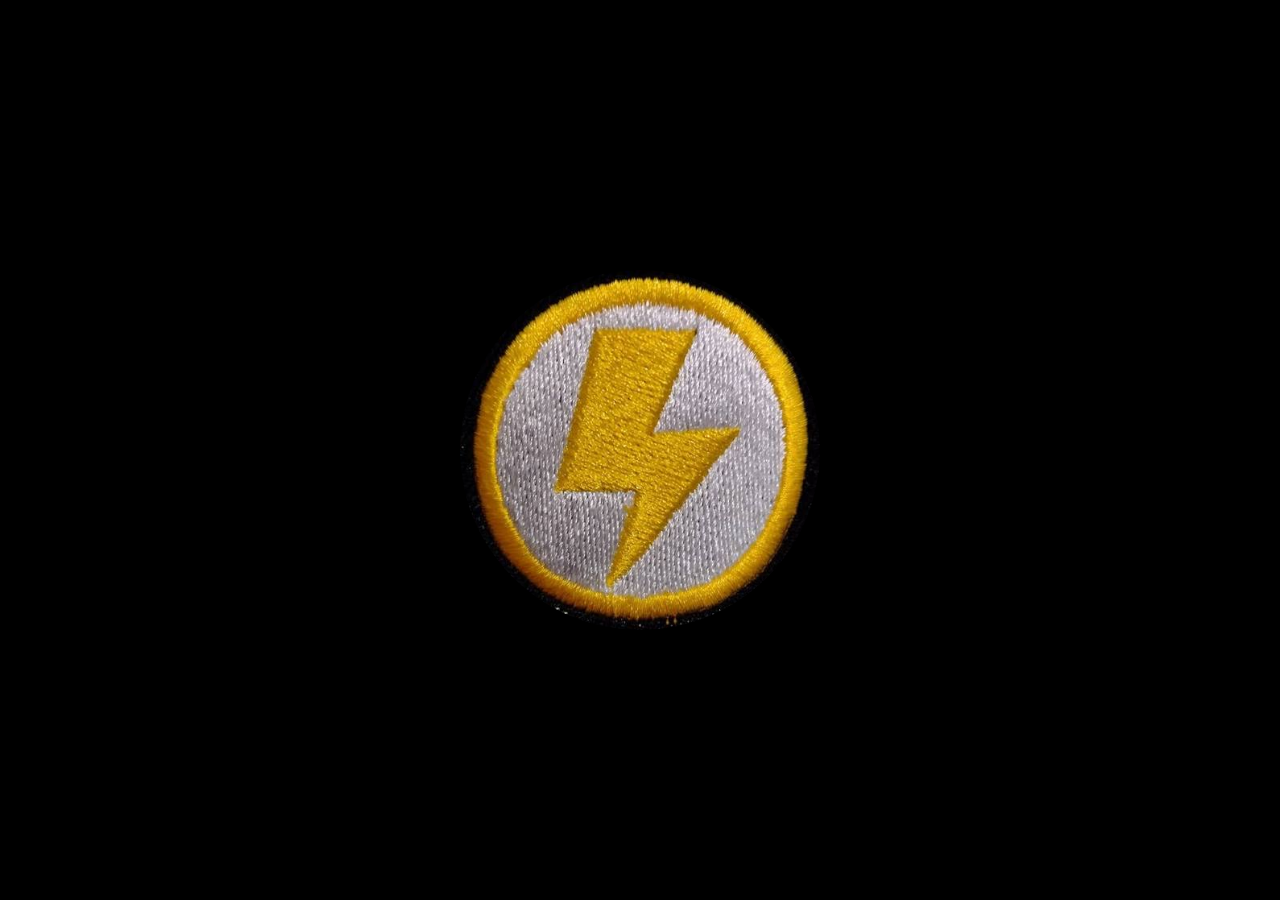
==== index.html @ 8dc9af73 "Site inicial com logo" ====
<!doctype html>
<html lang="pt-BR">
<head>
  <meta charset="utf-8">
  <meta name="viewport" content="width=device-width, initial-scale=1">
  <title>Desejo Terrível</title>
  <meta name="description" content="Desejo Terrível">
  <link rel="icon" href="logo.jpg">
  <style>
    html, body { height: 100%; margin: 0; }
    body { background: #000; display: flex; align-items: center; justify-content: center; }
    img { width: min(60vmin, 360px); aspect-ratio: 1; border-radius: 50%; object-fit: cover; }
  </style>
</head>
<body>
  <img src="logo.jpg" alt="Desejo Terrível">
</body>
</html>
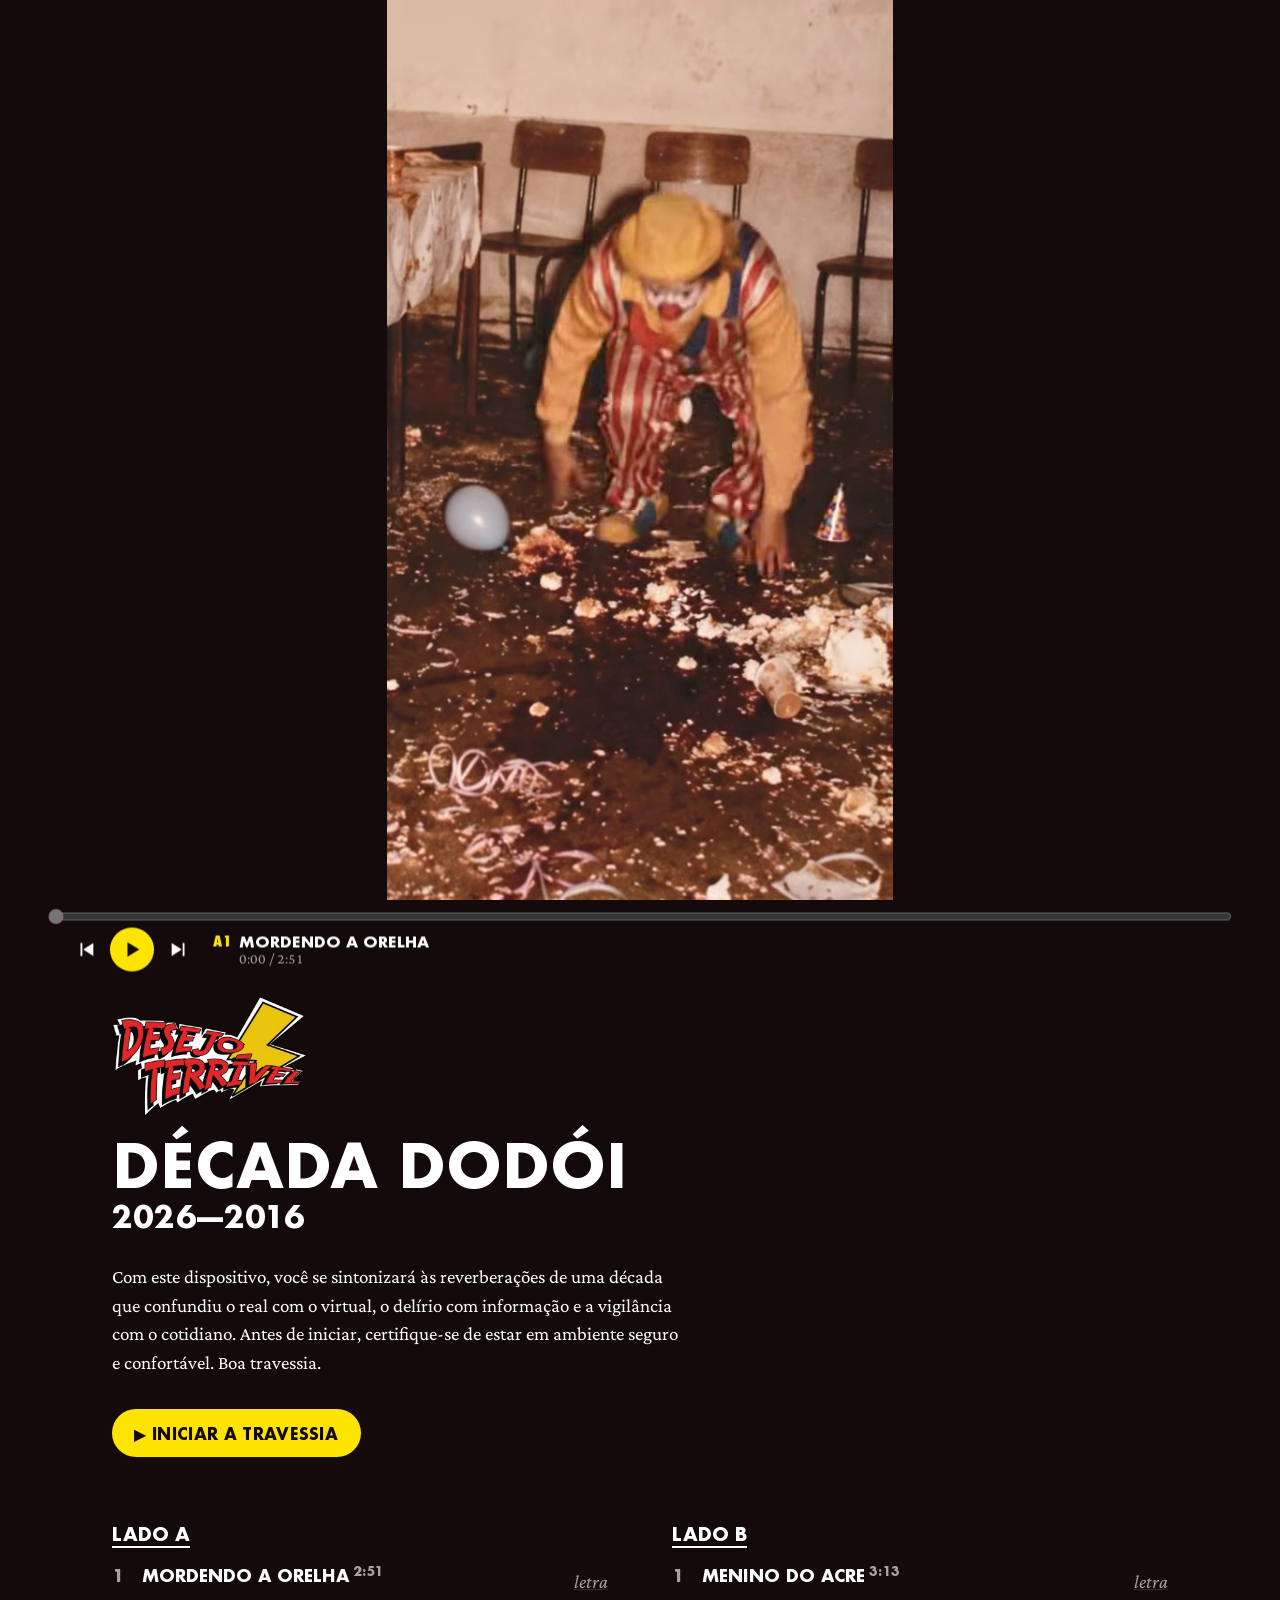
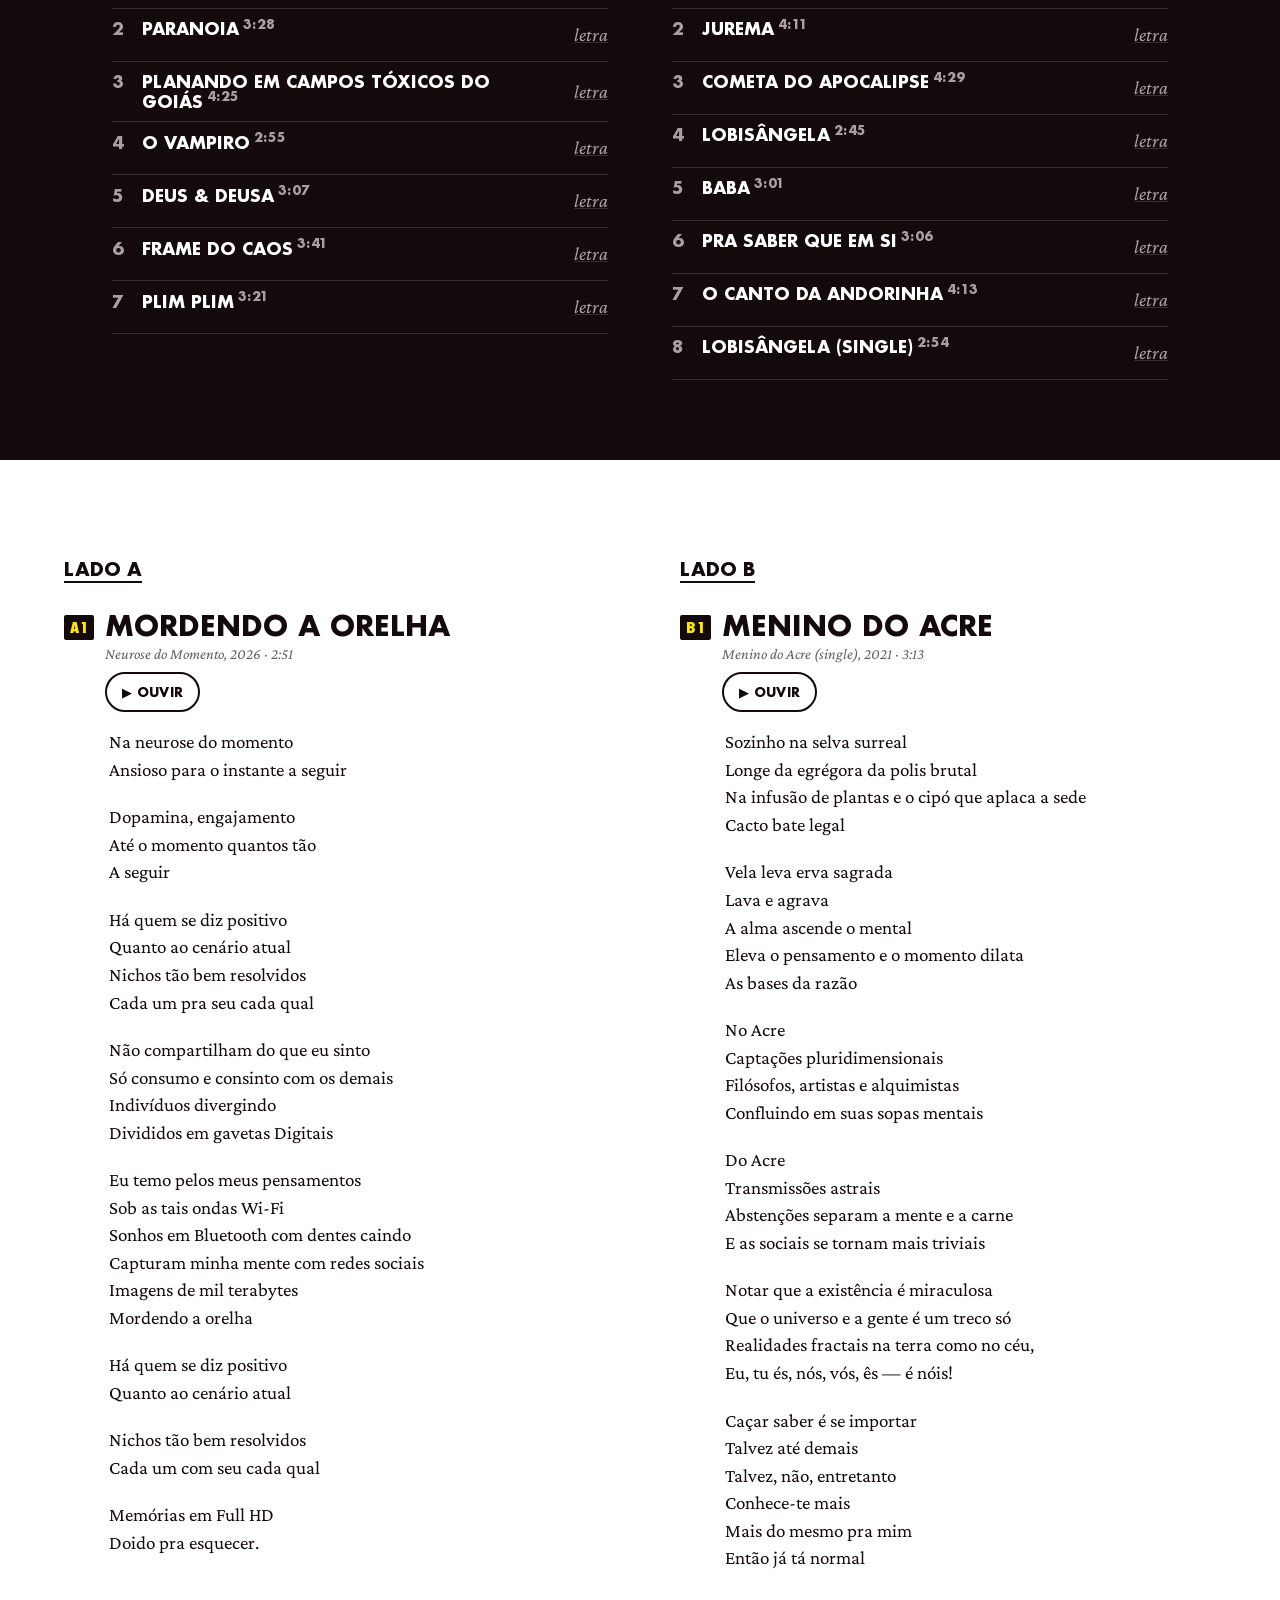
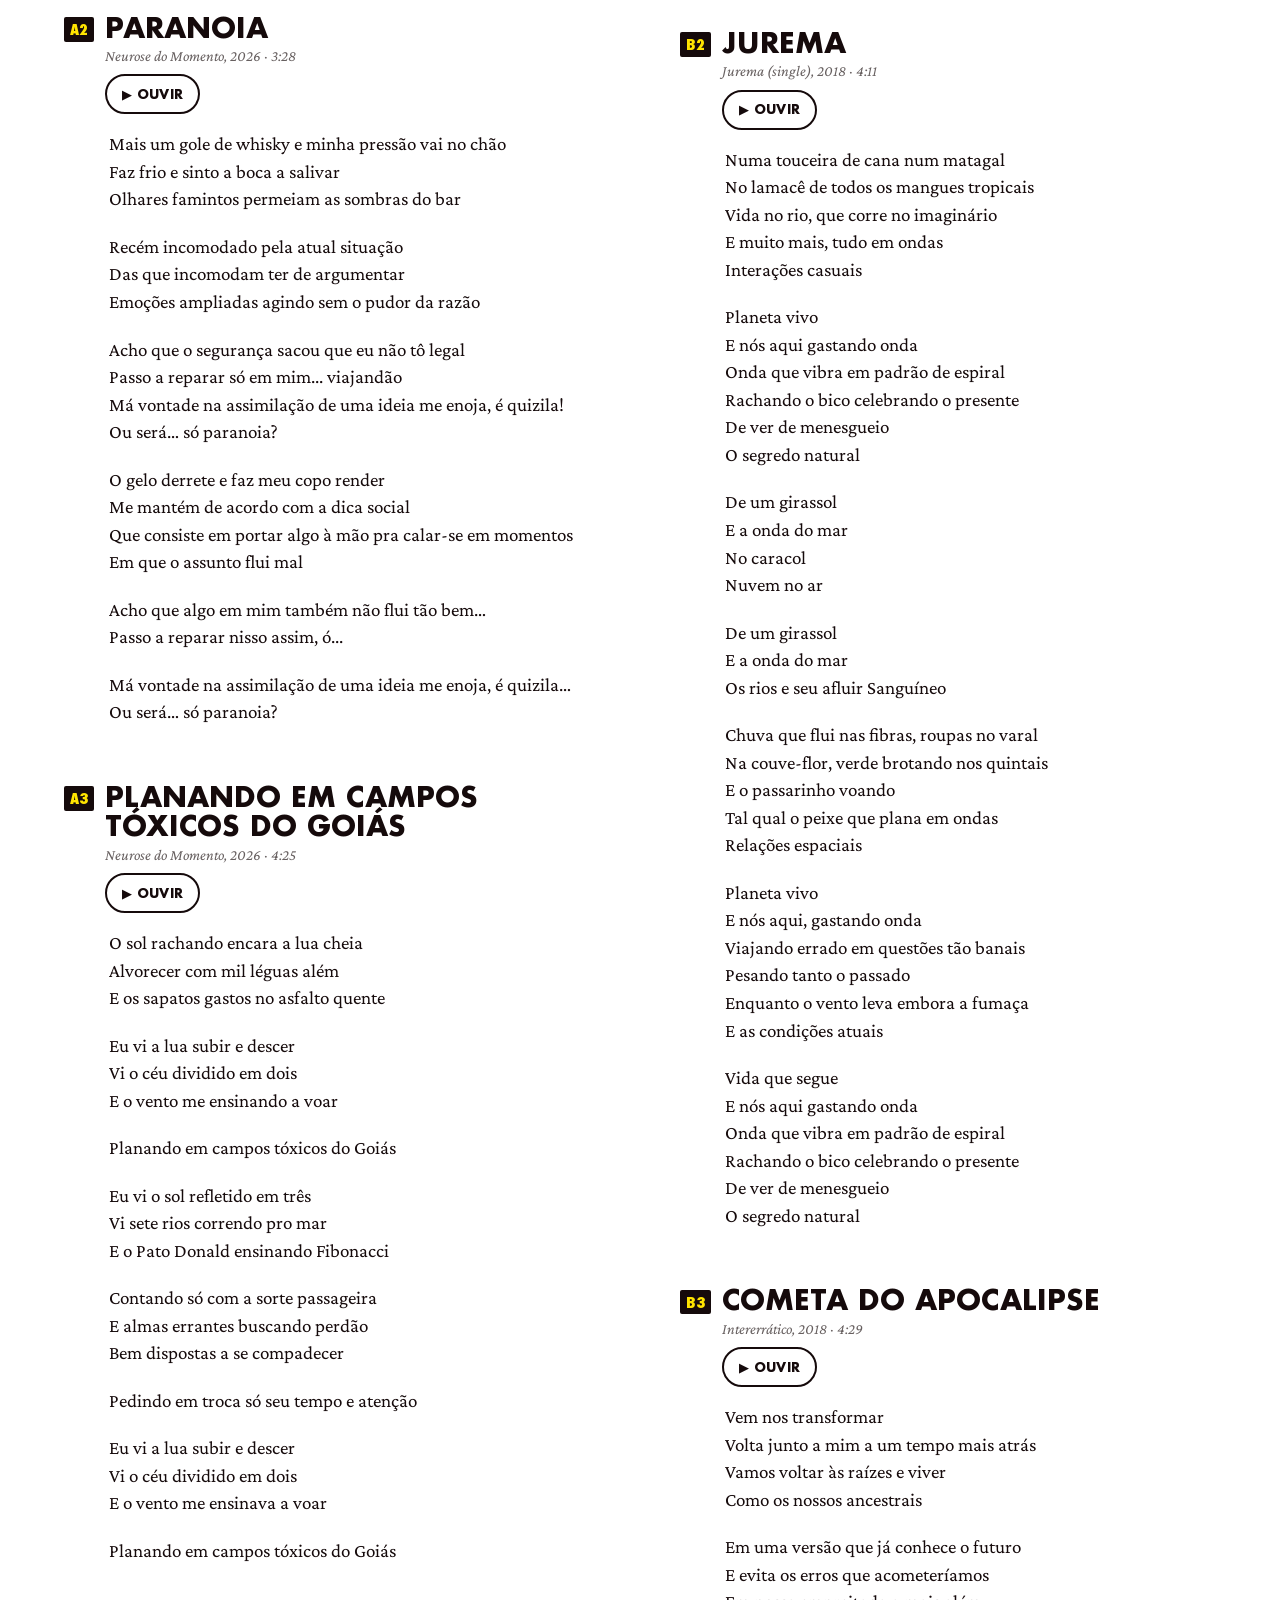
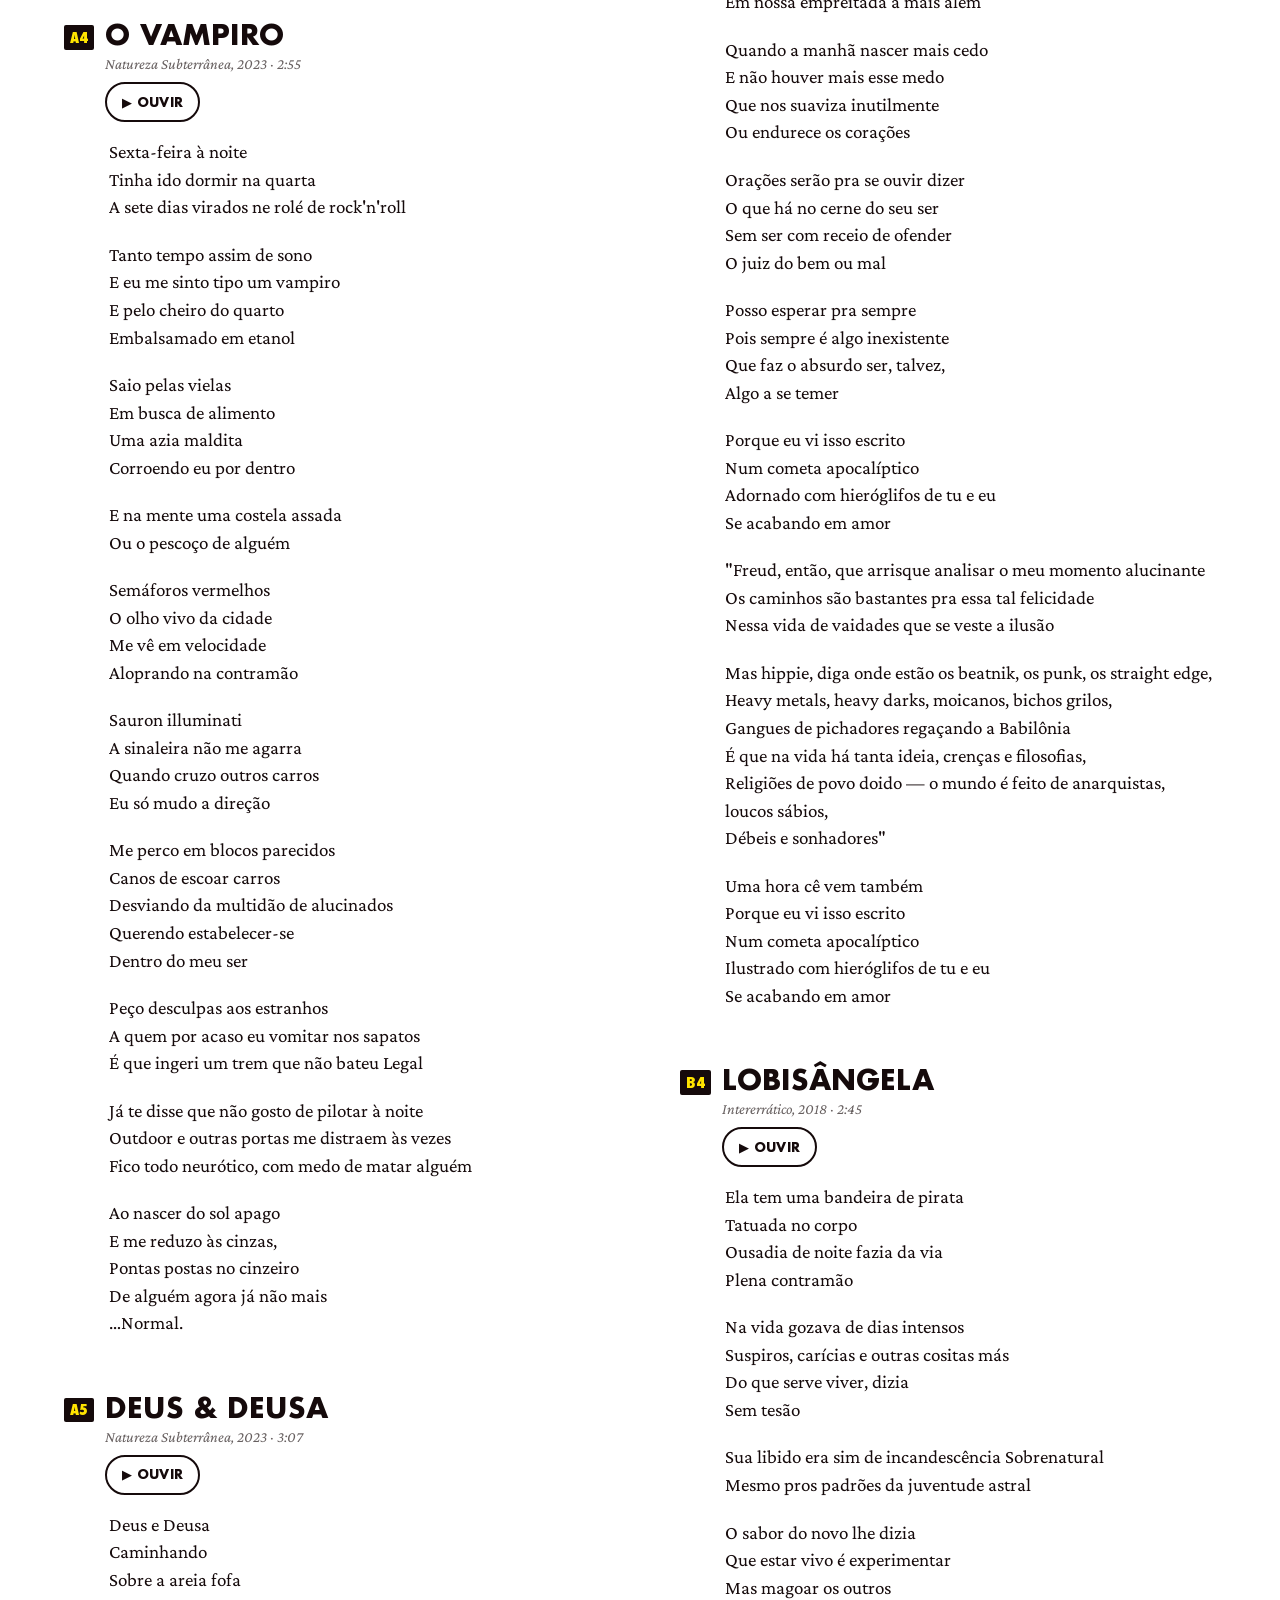
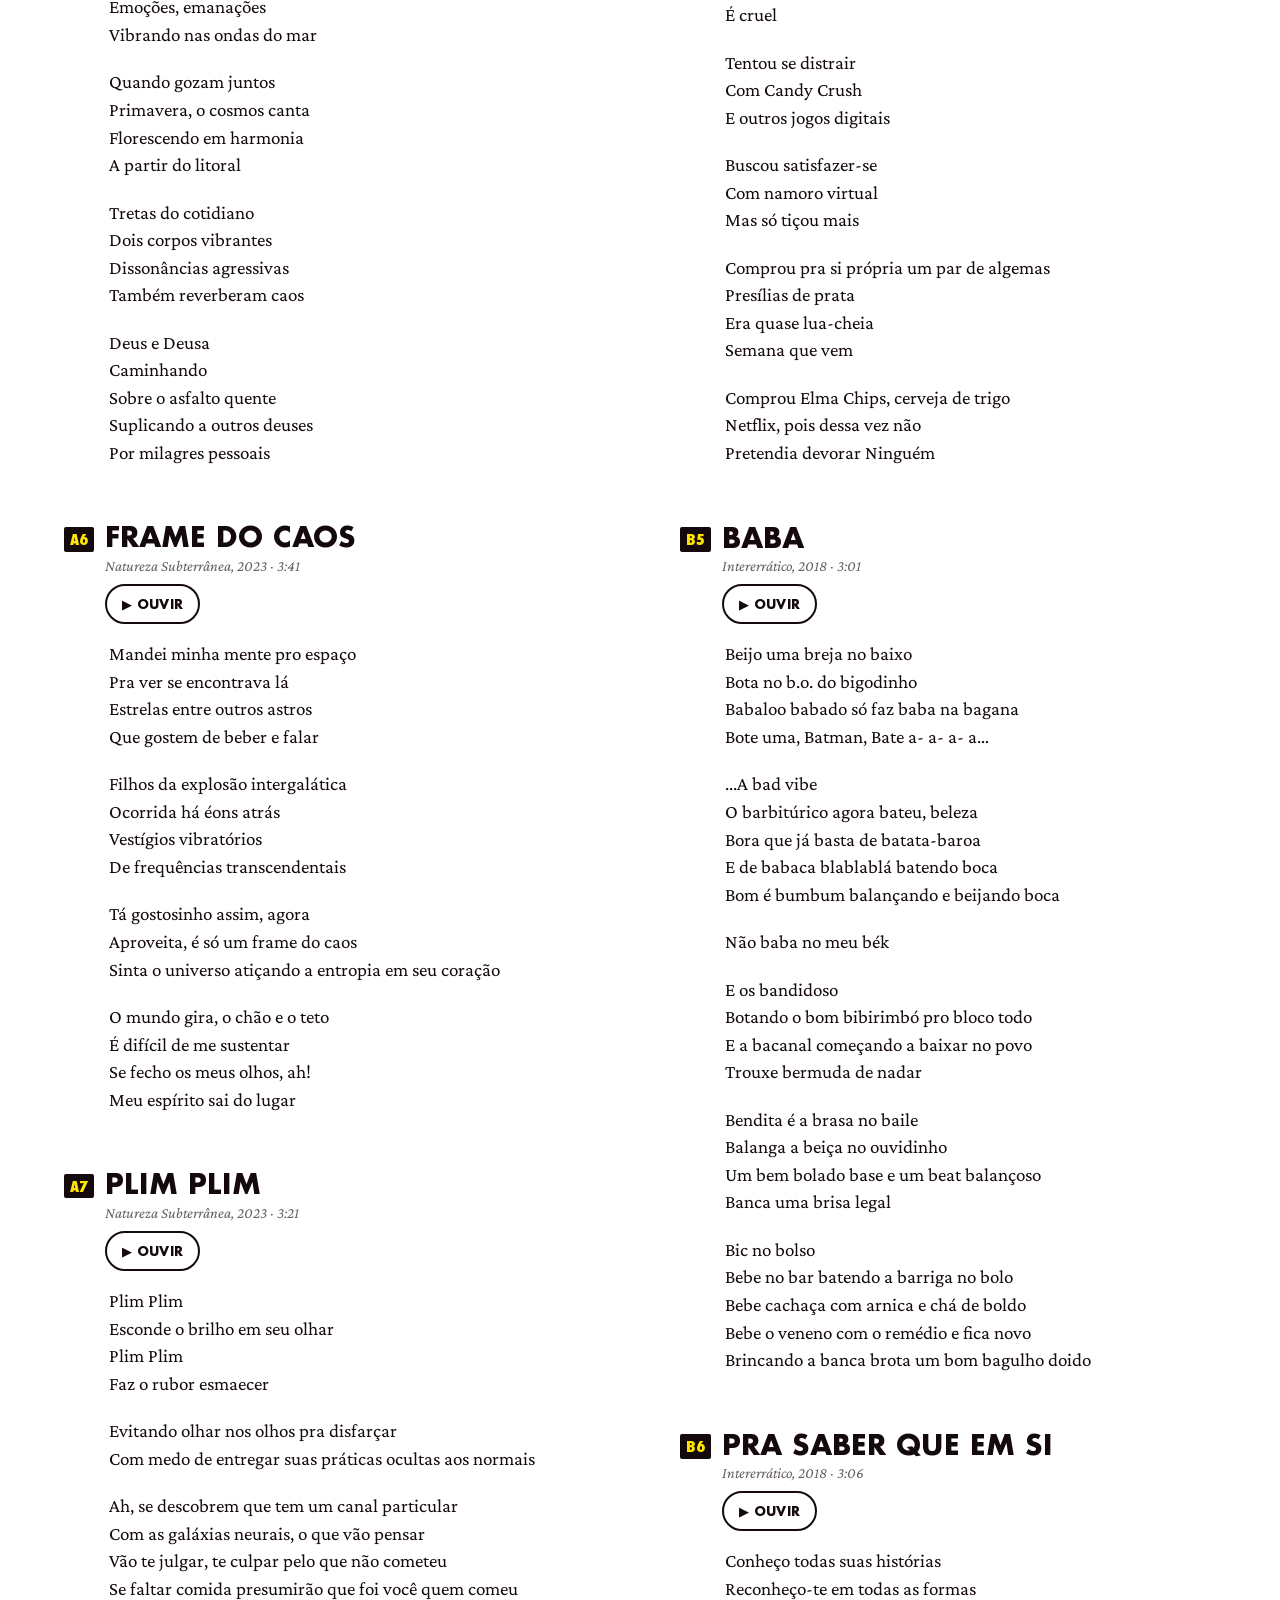
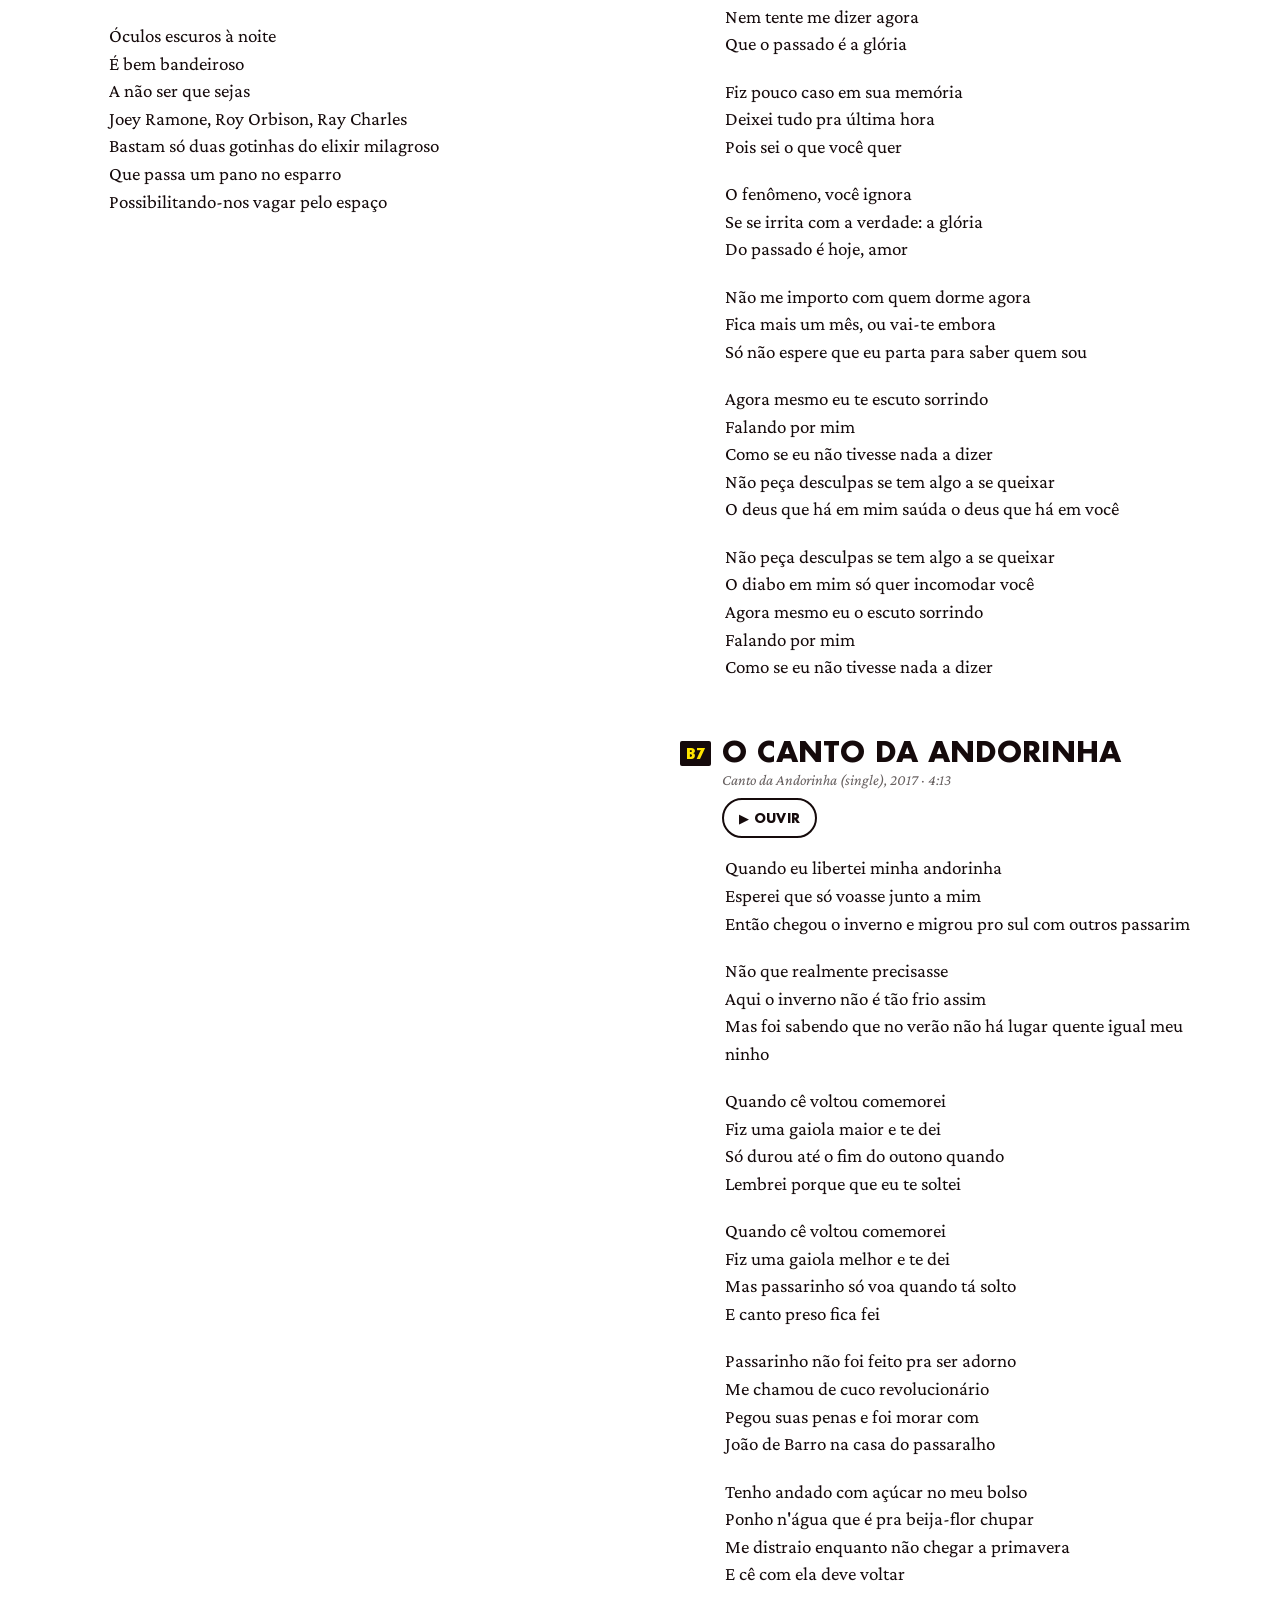
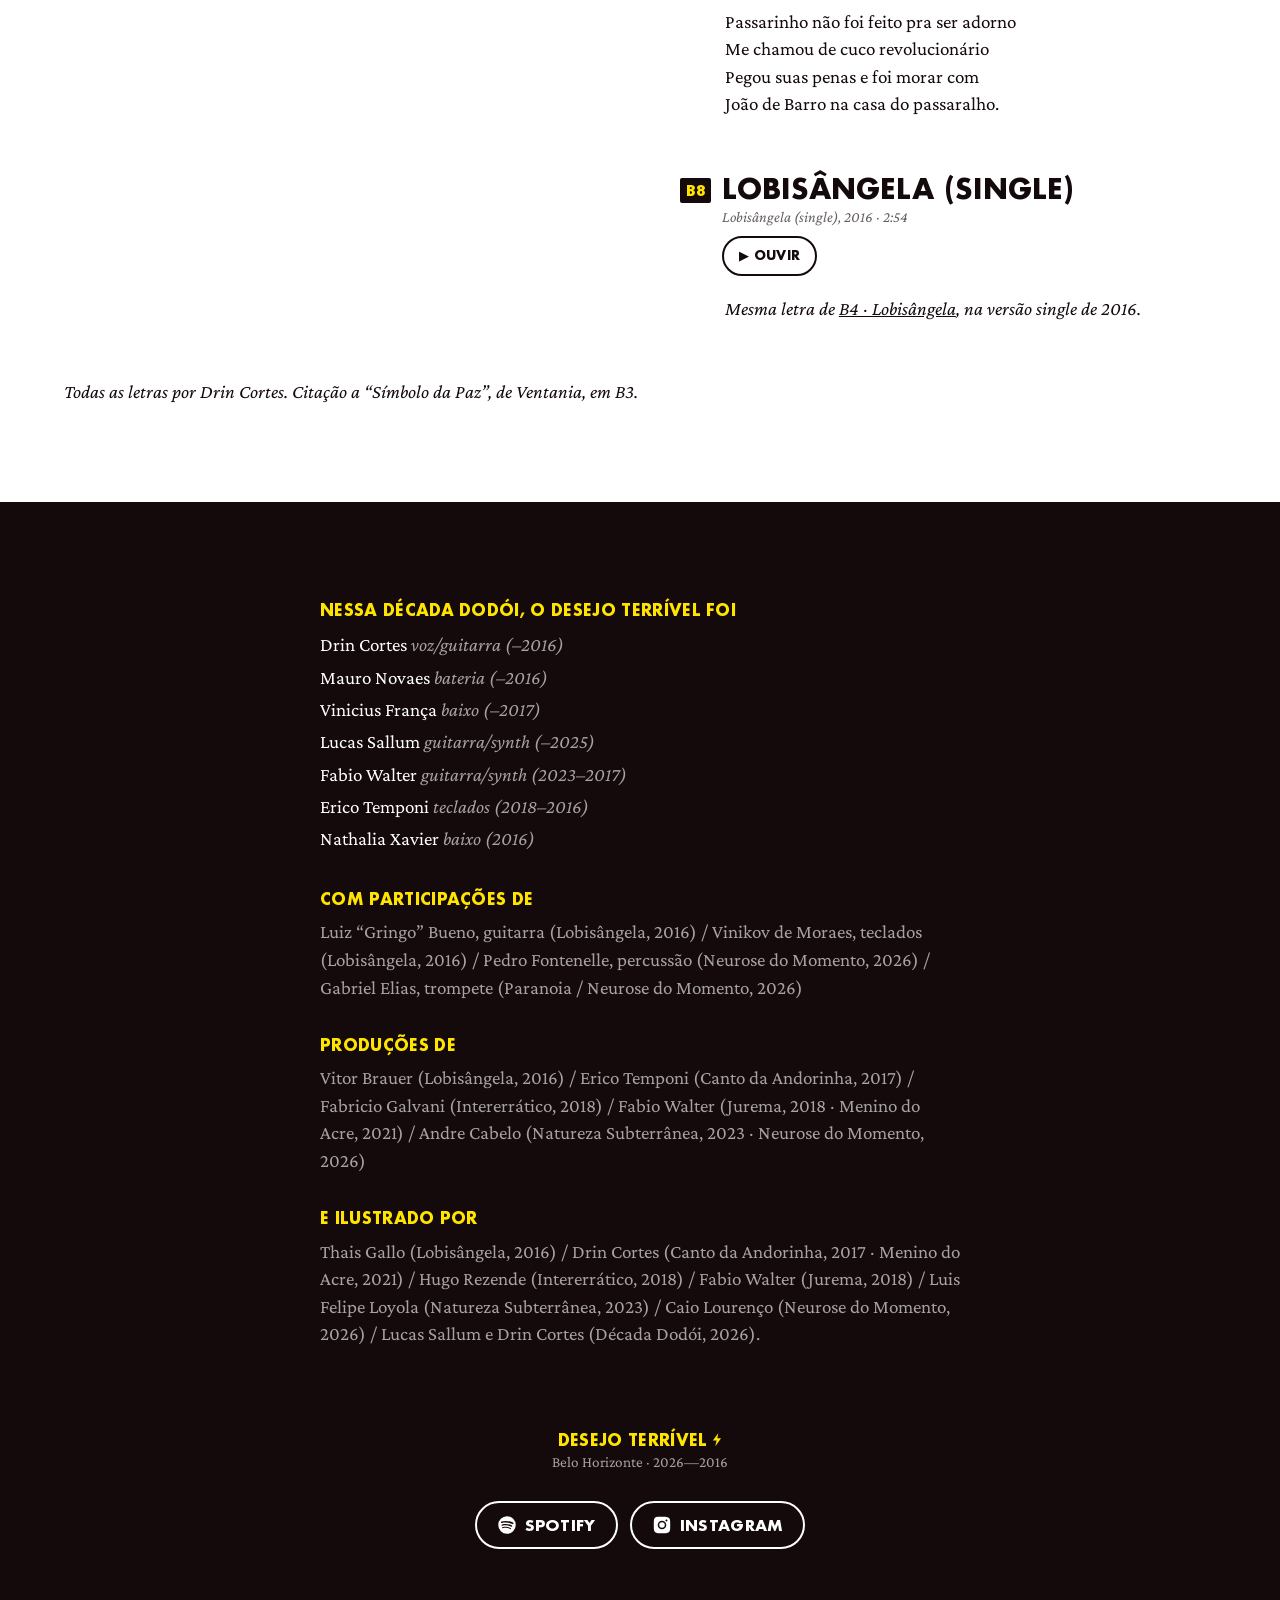
==== commit eb36297b: "Site Década Dodói na raiz do domínio - O site sai de /teste e passa a ser a página principal de   ww" ====
--- a/index.html
+++ b/index.html
@@ -1,18 +1,587 @@
 <!doctype html>
 <html lang="pt-BR">
 <head>
-  <meta charset="utf-8">
-  <meta name="viewport" content="width=device-width, initial-scale=1">
-  <title>Desejo Terrível</title>
-  <meta name="description" content="Desejo Terrível">
-  <link rel="icon" href="logo.jpg">
-  <style>
-    html, body { height: 100%; margin: 0; }
-    body { background: #000; display: flex; align-items: center; justify-content: center; }
-    img { width: min(60vmin, 360px); aspect-ratio: 1; border-radius: 50%; object-fit: cover; }
-  </style>
+<meta charset="utf-8">
+<meta name="viewport" content="width=device-width, initial-scale=1, viewport-fit=cover">
+<title>Desejo Terrível — Década Dodói (2026—2016)</title>
+<meta name="description" content="Desejo Terrível, banda de Belo Horizonte. Década Dodói (2026—2016): a fita de 10 anos, com todas as músicas e letras.">
+<meta name="theme-color" content="#150A0B">
+<link rel="canonical" href="https://www.desejoterrivel.com.br/">
+<meta property="og:type" content="music.album">
+<meta property="og:locale" content="pt_BR">
+<meta property="og:site_name" content="Desejo Terrível">
+<meta property="og:title" content="Desejo Terrível — Década Dodói (2026—2016)">
+<meta property="og:description" content="Com este dispositivo, você se sintonizará às reverberações de uma década. Boa travessia.">
+<meta property="og:url" content="https://www.desejoterrivel.com.br/">
+<meta property="og:image" content="https://www.desejoterrivel.com.br/img/og.jpg">
+<meta property="og:image:width" content="1200">
+<meta property="og:image:height" content="630">
+<meta name="twitter:card" content="summary_large_image">
+<link rel="icon" href="img/raio.svg" type="image/svg+xml">
+<link rel="apple-touch-icon" href="img/apple-touch-icon.png">
+<link rel="preload" href="fonts/futura-bold.woff2" as="font" type="font/woff2" crossorigin>
+<link rel="preload" href="img/capa-800.avif" as="image" type="image/avif"
+      imagesrcset="img/capa-800.avif 800w, img/capa-1600.avif 1600w" imagesizes="97svh">
+<link rel="stylesheet" href="css/style.css?v=14">
 </head>
 <body>
-  <img src="logo.jpg" alt="Desejo Terrível">
+
+<a class="pular-conteudo" href="#player">Pular para o player</a>
+
+<!-- ============ 1. CAPA / INTRO ============ -->
+<section id="intro" class="intro" aria-label="Capa da fita Década Dodói">
+  <div class="capa" id="capa">
+    <picture class="capa__foto">
+      <source type="image/avif" srcset="img/capa-800.avif 800w, img/capa-1600.avif 1600w" sizes="97svh">
+      <source type="image/webp" srcset="img/capa-800.webp 800w, img/capa-1600.webp 1600w" sizes="97svh">
+      <img src="img/capa-800.jpg" srcset="img/capa-800.jpg 800w, img/capa-1600.jpg 1600w" sizes="97svh"
+           width="1931" height="2000" fetchpriority="high"
+           alt="Um palhaço caído no chão de um salão de festa destruído: bolo espalhado, balões, serpentina e cadeiras vazias.">
+    </picture>
+    <!--
+      VÍDEO DA INTRO (ver VIDEO.md). Caminhos sem extensão: o JS escolhe .webm ou .mp4.
+      data-src-retrato (9:16) toca em telas em pé; data-src-paisagem (16:9) em
+      telas largas. Vazio = fica só a foto.
+    -->
+    <video class="capa__video" id="intro-video" muted playsinline preload="none"
+           poster="img/intro-poster.jpg" aria-hidden="true" hidden
+           data-src-retrato="video/intro-retrato" data-src-paisagem=""></video>
+  </div>
+  <h1 class="so-leitor">Desejo Terrível — Década Dodói (2026—2016)</h1>
+</section>
+
+<main>
+<!-- ============ 2. PLAYER (verso do encarte) ============ -->
+<section id="player" class="verso" aria-labelledby="titulo-album">
+  <header class="verso__cab">
+    <img class="verso__logo" src="img/logo-640.webp" srcset="img/logo-320.webp 320w, img/logo-640.webp 640w" sizes="(min-width: 36rem) 196px, 34vw" width="640" height="394" alt="Desejo Terrível">
+    <h2 id="titulo-album">DÉCADA DODÓI <span>2026—2016</span></h2>
+    <p class="manual">Com este dispositivo, você se sintonizará às reverberações de uma década que confundiu o real com o virtual, o delírio com informação e a vigilância com o cotidiano. Antes de iniciar, certifique-se de estar em ambiente seguro e confortável. Boa travessia.</p>
+    <button type="button" class="iniciar" data-tocar="a1"><span aria-hidden="true">▶</span> Iniciar a travessia</button>
+  </header>
+
+  <div class="lados">
+<!-- TRACKLIST:START -->
+<section class="lado" aria-labelledby="lado-a">
+  <h3 id="lado-a">LADO A</h3>
+  <ol class="faixas">
+    <li class="faixa" data-id="a1"><button type="button" class="faixa__tocar" data-tocar="a1" aria-label="Tocar A1, Mordendo A Orelha"><span class="faixa__num">1</span><span class="faixa__tit">MORDENDO A ORELHA<sup>2:51</sup></span><svg class="raio" viewBox="0 0 24 32" aria-hidden="true"><path d="M15 0 2 18h9L8 32l14-20h-9l2-12z"/></svg></button><a class="faixa__letra" href="#letra-a1">letra<span class="so-leitor"> de Mordendo a Orelha</span></a></li>
+    <li class="faixa" data-id="a2"><button type="button" class="faixa__tocar" data-tocar="a2" aria-label="Tocar A2, Paranoia"><span class="faixa__num">2</span><span class="faixa__tit">PARANOIA<sup>3:28</sup></span><svg class="raio" viewBox="0 0 24 32" aria-hidden="true"><path d="M15 0 2 18h9L8 32l14-20h-9l2-12z"/></svg></button><a class="faixa__letra" href="#letra-a2">letra<span class="so-leitor"> de Paranoia</span></a></li>
+    <li class="faixa" data-id="a3"><button type="button" class="faixa__tocar" data-tocar="a3" aria-label="Tocar A3, Planando Em Campos Tóxicos Do Goiás"><span class="faixa__num">3</span><span class="faixa__tit">PLANANDO EM CAMPOS TÓXICOS DO GOIÁS<sup>4:25</sup></span><svg class="raio" viewBox="0 0 24 32" aria-hidden="true"><path d="M15 0 2 18h9L8 32l14-20h-9l2-12z"/></svg></button><a class="faixa__letra" href="#letra-a3">letra<span class="so-leitor"> de Planando em Campos Tóxicos do Goiás</span></a></li>
+    <li class="faixa" data-id="a4"><button type="button" class="faixa__tocar" data-tocar="a4" aria-label="Tocar A4, O Vampiro"><span class="faixa__num">4</span><span class="faixa__tit">O VAMPIRO<sup>2:55</sup></span><svg class="raio" viewBox="0 0 24 32" aria-hidden="true"><path d="M15 0 2 18h9L8 32l14-20h-9l2-12z"/></svg></button><a class="faixa__letra" href="#letra-a4">letra<span class="so-leitor"> de O Vampiro</span></a></li>
+    <li class="faixa" data-id="a5"><button type="button" class="faixa__tocar" data-tocar="a5" aria-label="Tocar A5, Deus &amp; Deusa"><span class="faixa__num">5</span><span class="faixa__tit">DEUS &amp; DEUSA<sup>3:07</sup></span><svg class="raio" viewBox="0 0 24 32" aria-hidden="true"><path d="M15 0 2 18h9L8 32l14-20h-9l2-12z"/></svg></button><a class="faixa__letra" href="#letra-a5">letra<span class="so-leitor"> de Deus &amp; Deusa</span></a></li>
+    <li class="faixa" data-id="a6"><button type="button" class="faixa__tocar" data-tocar="a6" aria-label="Tocar A6, Frame Do Caos"><span class="faixa__num">6</span><span class="faixa__tit">FRAME DO CAOS<sup>3:41</sup></span><svg class="raio" viewBox="0 0 24 32" aria-hidden="true"><path d="M15 0 2 18h9L8 32l14-20h-9l2-12z"/></svg></button><a class="faixa__letra" href="#letra-a6">letra<span class="so-leitor"> de Frame do Caos</span></a></li>
+    <li class="faixa" data-id="a7"><button type="button" class="faixa__tocar" data-tocar="a7" aria-label="Tocar A7, Plim Plim"><span class="faixa__num">7</span><span class="faixa__tit">PLIM PLIM<sup>3:21</sup></span><svg class="raio" viewBox="0 0 24 32" aria-hidden="true"><path d="M15 0 2 18h9L8 32l14-20h-9l2-12z"/></svg></button><a class="faixa__letra" href="#letra-a7">letra<span class="so-leitor"> de Plim Plim</span></a></li>
+  </ol>
+</section>
+<section class="lado" aria-labelledby="lado-b">
+  <h3 id="lado-b">LADO B</h3>
+  <ol class="faixas">
+    <li class="faixa" data-id="b1"><button type="button" class="faixa__tocar" data-tocar="b1" aria-label="Tocar B1, Menino Do Acre"><span class="faixa__num">1</span><span class="faixa__tit">MENINO DO ACRE<sup>3:13</sup></span><svg class="raio" viewBox="0 0 24 32" aria-hidden="true"><path d="M15 0 2 18h9L8 32l14-20h-9l2-12z"/></svg></button><a class="faixa__letra" href="#letra-b1">letra<span class="so-leitor"> de Menino do Acre</span></a></li>
+    <li class="faixa" data-id="b2"><button type="button" class="faixa__tocar" data-tocar="b2" aria-label="Tocar B2, Jurema"><span class="faixa__num">2</span><span class="faixa__tit">JUREMA<sup>4:11</sup></span><svg class="raio" viewBox="0 0 24 32" aria-hidden="true"><path d="M15 0 2 18h9L8 32l14-20h-9l2-12z"/></svg></button><a class="faixa__letra" href="#letra-b2">letra<span class="so-leitor"> de Jurema</span></a></li>
+    <li class="faixa" data-id="b3"><button type="button" class="faixa__tocar" data-tocar="b3" aria-label="Tocar B3, Cometa Do Apocalipse"><span class="faixa__num">3</span><span class="faixa__tit">COMETA DO APOCALIPSE<sup>4:29</sup></span><svg class="raio" viewBox="0 0 24 32" aria-hidden="true"><path d="M15 0 2 18h9L8 32l14-20h-9l2-12z"/></svg></button><a class="faixa__letra" href="#letra-b3">letra<span class="so-leitor"> de Cometa do Apocalipse</span></a></li>
+    <li class="faixa" data-id="b4"><button type="button" class="faixa__tocar" data-tocar="b4" aria-label="Tocar B4, Lobisângela"><span class="faixa__num">4</span><span class="faixa__tit">LOBISÂNGELA<sup>2:45</sup></span><svg class="raio" viewBox="0 0 24 32" aria-hidden="true"><path d="M15 0 2 18h9L8 32l14-20h-9l2-12z"/></svg></button><a class="faixa__letra" href="#letra-b4">letra<span class="so-leitor"> de Lobisângela</span></a></li>
+    <li class="faixa" data-id="b5"><button type="button" class="faixa__tocar" data-tocar="b5" aria-label="Tocar B5, Baba"><span class="faixa__num">5</span><span class="faixa__tit">BABA<sup>3:01</sup></span><svg class="raio" viewBox="0 0 24 32" aria-hidden="true"><path d="M15 0 2 18h9L8 32l14-20h-9l2-12z"/></svg></button><a class="faixa__letra" href="#letra-b5">letra<span class="so-leitor"> de Baba</span></a></li>
+    <li class="faixa" data-id="b6"><button type="button" class="faixa__tocar" data-tocar="b6" aria-label="Tocar B6, Pra Saber Que Em Si"><span class="faixa__num">6</span><span class="faixa__tit">PRA SABER QUE EM SI<sup>3:06</sup></span><svg class="raio" viewBox="0 0 24 32" aria-hidden="true"><path d="M15 0 2 18h9L8 32l14-20h-9l2-12z"/></svg></button><a class="faixa__letra" href="#letra-b6">letra<span class="so-leitor"> de Pra Saber Que em Si</span></a></li>
+    <li class="faixa" data-id="b7"><button type="button" class="faixa__tocar" data-tocar="b7" aria-label="Tocar B7, O Canto Da Andorinha"><span class="faixa__num">7</span><span class="faixa__tit">O CANTO DA ANDORINHA<sup>4:13</sup></span><svg class="raio" viewBox="0 0 24 32" aria-hidden="true"><path d="M15 0 2 18h9L8 32l14-20h-9l2-12z"/></svg></button><a class="faixa__letra" href="#letra-b7">letra<span class="so-leitor"> de O Canto da Andorinha</span></a></li>
+    <li class="faixa" data-id="b8"><button type="button" class="faixa__tocar" data-tocar="b8" aria-label="Tocar B8, Lobisângela (Single)"><span class="faixa__num">8</span><span class="faixa__tit">LOBISÂNGELA (SINGLE)<sup>2:54</sup></span><svg class="raio" viewBox="0 0 24 32" aria-hidden="true"><path d="M15 0 2 18h9L8 32l14-20h-9l2-12z"/></svg></button><a class="faixa__letra" href="#letra-b8">letra<span class="so-leitor"> de Lobisângela (single)</span></a></li>
+  </ol>
+</section>
+<!-- TRACKLIST:END -->
+  </div>
+</section>
+
+<!-- ============ 3. LETRAS (lâmina interna) ============ -->
+<section id="letras" class="papel" aria-labelledby="titulo-letras">
+  <h2 id="titulo-letras" class="so-leitor">Letras</h2>
+  <div class="letras">
+<!-- LETRAS:START -->
+<div class="letras__lado"><p class="letras__rotulo">LADO A</p>
+<article class="letra" id="letra-a1" data-id="a1">
+  <header class="letra__cab"><span class="letra__cod">A1</span><h3><svg class="raio" viewBox="0 0 24 32" aria-hidden="true"><path d="M15 0 2 18h9L8 32l14-20h-9l2-12z"/></svg>MORDENDO A ORELHA</h3><p class="letra__origem">Neurose do Momento, 2026 · 2:51</p><button type="button" class="ouvir" data-tocar="a1"><span aria-hidden="true">▶</span> ouvir<span class="so-leitor"> Mordendo a Orelha</span></button></header>
+  <div class="letra__texto">
+    <p>Na neurose do momento<br>
+Ansioso para o instante a seguir</p>
+    <p>Dopamina, engajamento<br>
+Até o momento quantos tão<br>
+A seguir</p>
+    <p>Há quem se diz positivo<br>
+Quanto ao cenário atual<br>
+Nichos tão bem resolvidos<br>
+Cada um pra seu cada qual</p>
+    <p>Não compartilham do que eu sinto<br>
+Só consumo e consinto com os demais<br>
+Indivíduos divergindo<br>
+Divididos em gavetas Digitais</p>
+    <p>Eu temo pelos meus pensamentos<br>
+Sob as tais ondas Wi-Fi<br>
+Sonhos em Bluetooth com dentes caindo<br>
+Capturam minha mente com redes sociais<br>
+Imagens de mil terabytes<br>
+Mordendo a orelha</p>
+    <p>Há quem se diz positivo<br>
+Quanto ao cenário atual</p>
+    <p>Nichos tão bem resolvidos<br>
+Cada um com seu cada qual</p>
+    <p>Memórias em Full HD<br>
+Doido pra esquecer.</p>
+  </div>
+</article>
+<article class="letra" id="letra-a2" data-id="a2">
+  <header class="letra__cab"><span class="letra__cod">A2</span><h3><svg class="raio" viewBox="0 0 24 32" aria-hidden="true"><path d="M15 0 2 18h9L8 32l14-20h-9l2-12z"/></svg>PARANOIA</h3><p class="letra__origem">Neurose do Momento, 2026 · 3:28</p><button type="button" class="ouvir" data-tocar="a2"><span aria-hidden="true">▶</span> ouvir<span class="so-leitor"> Paranoia</span></button></header>
+  <div class="letra__texto">
+    <p>Mais um gole de whisky e minha pressão vai no chão<br>
+Faz frio e sinto a boca a salivar<br>
+Olhares famintos permeiam as sombras do bar</p>
+    <p>Recém incomodado pela atual situação<br>
+Das que incomodam ter de argumentar<br>
+Emoções ampliadas agindo sem o pudor da razão</p>
+    <p>Acho que o segurança sacou que eu não tô legal<br>
+Passo a reparar só em mim... viajandão<br>
+Má vontade na assimilação de uma ideia me enoja, é quizila!<br>
+Ou será… só paranoia?</p>
+    <p>O gelo derrete e faz meu copo render<br>
+Me mantém de acordo com a dica social<br>
+Que consiste em portar algo à mão pra calar-se em momentos<br>
+Em que o assunto flui mal</p>
+    <p>Acho que algo em mim também não flui tão bem…<br>
+Passo a reparar nisso assim, ó...</p>
+    <p>Má vontade na assimilação de uma ideia me enoja, é quizila…<br>
+Ou será… só paranoia?</p>
+  </div>
+</article>
+<article class="letra" id="letra-a3" data-id="a3">
+  <header class="letra__cab"><span class="letra__cod">A3</span><h3><svg class="raio" viewBox="0 0 24 32" aria-hidden="true"><path d="M15 0 2 18h9L8 32l14-20h-9l2-12z"/></svg>PLANANDO EM CAMPOS TÓXICOS DO GOIÁS</h3><p class="letra__origem">Neurose do Momento, 2026 · 4:25</p><button type="button" class="ouvir" data-tocar="a3"><span aria-hidden="true">▶</span> ouvir<span class="so-leitor"> Planando em Campos Tóxicos do Goiás</span></button></header>
+  <div class="letra__texto">
+    <p>O sol rachando encara a lua cheia<br>
+Alvorecer com mil léguas além<br>
+E os sapatos gastos no asfalto quente</p>
+    <p>Eu vi a lua subir e descer<br>
+Vi o céu dividido em dois<br>
+E o vento me ensinando a voar</p>
+    <p>Planando em campos tóxicos do Goiás</p>
+    <p>Eu vi o sol refletido em três<br>
+Vi sete rios correndo pro mar<br>
+E o Pato Donald ensinando Fibonacci</p>
+    <p>Contando só com a sorte passageira<br>
+E almas errantes buscando perdão<br>
+Bem dispostas a se compadecer</p>
+    <p>Pedindo em troca só seu tempo e atenção</p>
+    <p>Eu vi a lua subir e descer<br>
+Vi o céu dividido em dois<br>
+E o vento me ensinava a voar</p>
+    <p>Planando em campos tóxicos do Goiás</p>
+  </div>
+</article>
+<article class="letra" id="letra-a4" data-id="a4">
+  <header class="letra__cab"><span class="letra__cod">A4</span><h3><svg class="raio" viewBox="0 0 24 32" aria-hidden="true"><path d="M15 0 2 18h9L8 32l14-20h-9l2-12z"/></svg>O VAMPIRO</h3><p class="letra__origem">Natureza Subterrânea, 2023 · 2:55</p><button type="button" class="ouvir" data-tocar="a4"><span aria-hidden="true">▶</span> ouvir<span class="so-leitor"> O Vampiro</span></button></header>
+  <div class="letra__texto">
+    <p>Sexta-feira à noite<br>
+Tinha ido dormir na quarta<br>
+A sete dias virados ne rolé de rock&#x27;n&#x27;roll</p>
+    <p>Tanto tempo assim de sono<br>
+E eu me sinto tipo um vampiro<br>
+E pelo cheiro do quarto<br>
+Embalsamado em etanol</p>
+    <p>Saio pelas vielas<br>
+Em busca de alimento<br>
+Uma azia maldita<br>
+Corroendo eu por dentro</p>
+    <p>E na mente uma costela assada<br>
+Ou o pescoço de alguém</p>
+    <p>Semáforos vermelhos<br>
+O olho vivo da cidade<br>
+Me vê em velocidade<br>
+Aloprando na contramão</p>
+    <p>Sauron illuminati<br>
+A sinaleira não me agarra<br>
+Quando cruzo outros carros<br>
+Eu só mudo a direção</p>
+    <p>Me perco em blocos parecidos<br>
+Canos de escoar carros<br>
+Desviando da multidão de alucinados<br>
+Querendo estabelecer-se<br>
+Dentro do meu ser</p>
+    <p>Peço desculpas aos estranhos<br>
+A quem por acaso eu vomitar nos sapatos<br>
+É que ingeri um trem que não bateu Legal</p>
+    <p>Já te disse que não gosto de pilotar à noite<br>
+Outdoor e outras portas me distraem às vezes<br>
+Fico todo neurótico, com medo de matar alguém</p>
+    <p>Ao nascer do sol apago<br>
+E me reduzo às cinzas,<br>
+Pontas postas no cinzeiro<br>
+De alguém agora já não mais<br>
+…Normal.</p>
+  </div>
+</article>
+<article class="letra" id="letra-a5" data-id="a5">
+  <header class="letra__cab"><span class="letra__cod">A5</span><h3><svg class="raio" viewBox="0 0 24 32" aria-hidden="true"><path d="M15 0 2 18h9L8 32l14-20h-9l2-12z"/></svg>DEUS &amp; DEUSA</h3><p class="letra__origem">Natureza Subterrânea, 2023 · 3:07</p><button type="button" class="ouvir" data-tocar="a5"><span aria-hidden="true">▶</span> ouvir<span class="so-leitor"> Deus &amp; Deusa</span></button></header>
+  <div class="letra__texto">
+    <p>Deus e Deusa<br>
+Caminhando<br>
+Sobre a areia fofa<br>
+Emoções, emanações<br>
+Vibrando nas ondas do mar</p>
+    <p>Quando gozam juntos<br>
+Primavera, o cosmos canta<br>
+Florescendo em harmonia<br>
+A partir do litoral</p>
+    <p>Tretas do cotidiano<br>
+Dois corpos vibrantes<br>
+Dissonâncias agressivas<br>
+Também reverberam caos</p>
+    <p>Deus e Deusa<br>
+Caminhando<br>
+Sobre o asfalto quente<br>
+Suplicando a outros deuses<br>
+Por milagres pessoais</p>
+  </div>
+</article>
+<article class="letra" id="letra-a6" data-id="a6">
+  <header class="letra__cab"><span class="letra__cod">A6</span><h3><svg class="raio" viewBox="0 0 24 32" aria-hidden="true"><path d="M15 0 2 18h9L8 32l14-20h-9l2-12z"/></svg>FRAME DO CAOS</h3><p class="letra__origem">Natureza Subterrânea, 2023 · 3:41</p><button type="button" class="ouvir" data-tocar="a6"><span aria-hidden="true">▶</span> ouvir<span class="so-leitor"> Frame do Caos</span></button></header>
+  <div class="letra__texto">
+    <p>Mandei minha mente pro espaço<br>
+Pra ver se encontrava lá<br>
+Estrelas entre outros astros<br>
+Que gostem de beber e falar</p>
+    <p>Filhos da explosão intergalática<br>
+Ocorrida há éons atrás<br>
+Vestígios vibratórios<br>
+De frequências transcendentais</p>
+    <p>Tá gostosinho assim, agora<br>
+Aproveita, é só um frame do caos<br>
+Sinta o universo atiçando a entropia em seu coração</p>
+    <p>O mundo gira, o chão e o teto<br>
+É difícil de me sustentar<br>
+Se fecho os meus olhos, ah!<br>
+Meu espírito sai do lugar</p>
+  </div>
+</article>
+<article class="letra" id="letra-a7" data-id="a7">
+  <header class="letra__cab"><span class="letra__cod">A7</span><h3><svg class="raio" viewBox="0 0 24 32" aria-hidden="true"><path d="M15 0 2 18h9L8 32l14-20h-9l2-12z"/></svg>PLIM PLIM</h3><p class="letra__origem">Natureza Subterrânea, 2023 · 3:21</p><button type="button" class="ouvir" data-tocar="a7"><span aria-hidden="true">▶</span> ouvir<span class="so-leitor"> Plim Plim</span></button></header>
+  <div class="letra__texto">
+    <p>Plim Plim<br>
+Esconde o brilho em seu olhar<br>
+Plim Plim<br>
+Faz o rubor esmaecer</p>
+    <p>Evitando olhar nos olhos pra disfarçar<br>
+Com medo de entregar suas práticas ocultas aos normais</p>
+    <p>Ah, se descobrem que tem um canal particular<br>
+Com as galáxias neurais, o que vão pensar<br>
+Vão te julgar, te culpar pelo que não cometeu<br>
+Se faltar comida presumirão que foi você quem comeu</p>
+    <p>Óculos escuros à noite<br>
+É bem bandeiroso<br>
+A não ser que sejas<br>
+Joey Ramone, Roy Orbison, Ray Charles<br>
+Bastam só duas gotinhas do elixir milagroso<br>
+Que passa um pano no esparro<br>
+Possibilitando-nos vagar pelo espaço</p>
+  </div>
+</article>
+</div>
+<div class="letras__lado"><p class="letras__rotulo">LADO B</p>
+<article class="letra" id="letra-b1" data-id="b1">
+  <header class="letra__cab"><span class="letra__cod">B1</span><h3><svg class="raio" viewBox="0 0 24 32" aria-hidden="true"><path d="M15 0 2 18h9L8 32l14-20h-9l2-12z"/></svg>MENINO DO ACRE</h3><p class="letra__origem">Menino do Acre (single), 2021 · 3:13</p><button type="button" class="ouvir" data-tocar="b1"><span aria-hidden="true">▶</span> ouvir<span class="so-leitor"> Menino do Acre</span></button></header>
+  <div class="letra__texto">
+    <p>Sozinho na selva surreal<br>
+Longe da egrégora da polis brutal<br>
+Na infusão de plantas e o cipó que aplaca a sede<br>
+Cacto bate legal</p>
+    <p>Vela leva erva sagrada<br>
+Lava e agrava<br>
+A alma ascende o mental<br>
+Eleva o pensamento e o momento dilata<br>
+As bases da razão</p>
+    <p>No Acre<br>
+Captações pluridimensionais<br>
+Filósofos, artistas e alquimistas<br>
+Confluindo em suas sopas mentais</p>
+    <p>Do Acre<br>
+Transmissões astrais<br>
+Abstenções separam a mente e a carne<br>
+E as sociais se tornam mais triviais</p>
+    <p>Notar que a existência é miraculosa<br>
+Que o universo e a gente é um treco só<br>
+Realidades fractais na terra como no céu,<br>
+Eu, tu és, nós, vós, ês — é nóis!</p>
+    <p>Caçar saber é se importar<br>
+Talvez até demais<br>
+Talvez, não, entretanto<br>
+Conhece-te mais<br>
+Mais do mesmo pra mim<br>
+Então já tá normal</p>
+  </div>
+</article>
+<article class="letra" id="letra-b2" data-id="b2">
+  <header class="letra__cab"><span class="letra__cod">B2</span><h3><svg class="raio" viewBox="0 0 24 32" aria-hidden="true"><path d="M15 0 2 18h9L8 32l14-20h-9l2-12z"/></svg>JUREMA</h3><p class="letra__origem">Jurema (single), 2018 · 4:11</p><button type="button" class="ouvir" data-tocar="b2"><span aria-hidden="true">▶</span> ouvir<span class="so-leitor"> Jurema</span></button></header>
+  <div class="letra__texto">
+    <p>Numa touceira de cana num matagal<br>
+No lamacê de todos os mangues tropicais<br>
+Vida no rio, que corre no imaginário<br>
+E muito mais, tudo em ondas<br>
+Interações casuais</p>
+    <p>Planeta vivo<br>
+E nós aqui gastando onda<br>
+Onda que vibra em padrão de espiral<br>
+Rachando o bico celebrando o presente<br>
+De ver de menesgueio<br>
+O segredo natural</p>
+    <p>De um girassol<br>
+E a onda do mar<br>
+No caracol<br>
+Nuvem no ar</p>
+    <p>De um girassol<br>
+E a onda do mar<br>
+Os rios e seu afluir Sanguíneo</p>
+    <p>Chuva que flui nas fibras, roupas no varal<br>
+Na couve-flor, verde brotando nos quintais<br>
+E o passarinho voando<br>
+Tal qual o peixe que plana em ondas<br>
+Relações espaciais</p>
+    <p>Planeta vivo<br>
+E nós aqui, gastando onda<br>
+Viajando errado em questões tão banais<br>
+Pesando tanto o passado<br>
+Enquanto o vento leva embora a fumaça<br>
+E as condições atuais</p>
+    <p>Vida que segue<br>
+E nós aqui gastando onda<br>
+Onda que vibra em padrão de espiral<br>
+Rachando o bico celebrando o presente<br>
+De ver de menesgueio<br>
+O segredo natural</p>
+  </div>
+</article>
+<article class="letra" id="letra-b3" data-id="b3">
+  <header class="letra__cab"><span class="letra__cod">B3</span><h3><svg class="raio" viewBox="0 0 24 32" aria-hidden="true"><path d="M15 0 2 18h9L8 32l14-20h-9l2-12z"/></svg>COMETA DO APOCALIPSE</h3><p class="letra__origem">Intererrático, 2018 · 4:29</p><button type="button" class="ouvir" data-tocar="b3"><span aria-hidden="true">▶</span> ouvir<span class="so-leitor"> Cometa do Apocalipse</span></button></header>
+  <div class="letra__texto">
+    <p>Vem nos transformar<br>
+Volta junto a mim a um tempo mais atrás<br>
+Vamos voltar às raízes e viver<br>
+Como os nossos ancestrais</p>
+    <p>Em uma versão que já conhece o futuro<br>
+E evita os erros que acometeríamos<br>
+Em nossa empreitada a mais além</p>
+    <p>Quando a manhã nascer mais cedo<br>
+E não houver mais esse medo<br>
+Que nos suaviza inutilmente<br>
+Ou endurece os corações</p>
+    <p>Orações serão pra se ouvir dizer<br>
+O que há no cerne do seu ser<br>
+Sem ser com receio de ofender<br>
+O juiz do bem ou mal</p>
+    <p>Posso esperar pra sempre<br>
+Pois sempre é algo inexistente<br>
+Que faz o absurdo ser, talvez,<br>
+Algo a se temer</p>
+    <p>Porque eu vi isso escrito<br>
+Num cometa apocalíptico<br>
+Adornado com hieróglifos de tu e eu<br>
+Se acabando em amor</p>
+    <p>&quot;Freud, então, que arrisque analisar o meu momento alucinante<br>
+Os caminhos são bastantes pra essa tal felicidade<br>
+Nessa vida de vaidades que se veste a ilusão</p>
+    <p>Mas hippie, diga onde estão os beatnik, os punk, os straight edge,<br>
+Heavy metals, heavy darks, moicanos, bichos grilos,<br>
+Gangues de pichadores regaçando a Babilônia<br>
+É que na vida há tanta ideia, crenças e filosofias,<br>
+Religiões de povo doido — o mundo é feito de anarquistas, loucos sábios,<br>
+Débeis e sonhadores&quot;</p>
+    <p>Uma hora cê vem também<br>
+Porque eu vi isso escrito<br>
+Num cometa apocalíptico<br>
+Ilustrado com hieróglifos de tu e eu<br>
+Se acabando em amor</p>
+  </div>
+</article>
+<article class="letra" id="letra-b4" data-id="b4">
+  <header class="letra__cab"><span class="letra__cod">B4</span><h3><svg class="raio" viewBox="0 0 24 32" aria-hidden="true"><path d="M15 0 2 18h9L8 32l14-20h-9l2-12z"/></svg>LOBISÂNGELA</h3><p class="letra__origem">Intererrático, 2018 · 2:45</p><button type="button" class="ouvir" data-tocar="b4"><span aria-hidden="true">▶</span> ouvir<span class="so-leitor"> Lobisângela</span></button></header>
+  <div class="letra__texto">
+    <p>Ela tem uma bandeira de pirata<br>
+Tatuada no corpo<br>
+Ousadia de noite fazia da via<br>
+Plena contramão</p>
+    <p>Na vida gozava de dias intensos<br>
+Suspiros, carícias e outras cositas más<br>
+Do que serve viver, dizia<br>
+Sem tesão</p>
+    <p>Sua libido era sim de incandescência Sobrenatural<br>
+Mesmo pros padrões da juventude astral</p>
+    <p>O sabor do novo lhe dizia<br>
+Que estar vivo é experimentar<br>
+Mas magoar os outros<br>
+É cruel</p>
+    <p>Tentou se distrair<br>
+Com Candy Crush<br>
+E outros jogos digitais</p>
+    <p>Buscou satisfazer-se<br>
+Com namoro virtual<br>
+Mas só tiçou mais</p>
+    <p>Comprou pra si própria um par de algemas<br>
+Presílias de prata<br>
+Era quase lua-cheia<br>
+Semana que vem</p>
+    <p>Comprou Elma Chips, cerveja de trigo<br>
+Netflix, pois dessa vez não<br>
+Pretendia devorar Ninguém</p>
+  </div>
+</article>
+<article class="letra" id="letra-b5" data-id="b5">
+  <header class="letra__cab"><span class="letra__cod">B5</span><h3><svg class="raio" viewBox="0 0 24 32" aria-hidden="true"><path d="M15 0 2 18h9L8 32l14-20h-9l2-12z"/></svg>BABA</h3><p class="letra__origem">Intererrático, 2018 · 3:01</p><button type="button" class="ouvir" data-tocar="b5"><span aria-hidden="true">▶</span> ouvir<span class="so-leitor"> Baba</span></button></header>
+  <div class="letra__texto">
+    <p>Beijo uma breja no baixo<br>
+Bota no b.o. do bigodinho<br>
+Babaloo babado só faz baba na bagana<br>
+Bote uma, Batman, Bate a- a- a- a…</p>
+    <p>...A bad vibe<br>
+O barbitúrico agora bateu, beleza<br>
+Bora que já basta de batata-baroa<br>
+E de babaca blablablá batendo boca<br>
+Bom é bumbum balançando e beijando boca</p>
+    <p>Não baba no meu bék</p>
+    <p>E os bandidoso<br>
+Botando o bom bibirimbó pro bloco todo<br>
+E a bacanal começando a baixar no povo<br>
+Trouxe bermuda de nadar</p>
+    <p>Bendita é a brasa no baile<br>
+Balanga a beiça no ouvidinho<br>
+Um bem bolado base e um beat balançoso<br>
+Banca uma brisa legal</p>
+    <p>Bic no bolso<br>
+Bebe no bar batendo a barriga no bolo<br>
+Bebe cachaça com arnica e chá de boldo<br>
+Bebe o veneno com o remédio e fica novo<br>
+Brincando a banca brota um bom bagulho doido</p>
+  </div>
+</article>
+<article class="letra" id="letra-b6" data-id="b6">
+  <header class="letra__cab"><span class="letra__cod">B6</span><h3><svg class="raio" viewBox="0 0 24 32" aria-hidden="true"><path d="M15 0 2 18h9L8 32l14-20h-9l2-12z"/></svg>PRA SABER QUE EM SI</h3><p class="letra__origem">Intererrático, 2018 · 3:06</p><button type="button" class="ouvir" data-tocar="b6"><span aria-hidden="true">▶</span> ouvir<span class="so-leitor"> Pra Saber Que em Si</span></button></header>
+  <div class="letra__texto">
+    <p>Conheço todas suas histórias<br>
+Reconheço-te em todas as formas<br>
+Nem tente me dizer agora<br>
+Que o passado é a glória</p>
+    <p>Fiz pouco caso em sua memória<br>
+Deixei tudo pra última hora<br>
+Pois sei o que você quer</p>
+    <p>O fenômeno, você ignora<br>
+Se se irrita com a verdade: a glória<br>
+Do passado é hoje, amor</p>
+    <p>Não me importo com quem dorme agora<br>
+Fica mais um mês, ou vai-te embora<br>
+Só não espere que eu parta para saber quem sou</p>
+    <p>Agora mesmo eu te escuto sorrindo<br>
+Falando por mim<br>
+Como se eu não tivesse nada a dizer<br>
+Não peça desculpas se tem algo a se queixar<br>
+O deus que há em mim saúda o deus que há em você</p>
+    <p>Não peça desculpas se tem algo a se queixar<br>
+O diabo em mim só quer incomodar você<br>
+Agora mesmo eu o escuto sorrindo<br>
+Falando por mim<br>
+Como se eu não tivesse nada a dizer</p>
+  </div>
+</article>
+<article class="letra" id="letra-b7" data-id="b7">
+  <header class="letra__cab"><span class="letra__cod">B7</span><h3><svg class="raio" viewBox="0 0 24 32" aria-hidden="true"><path d="M15 0 2 18h9L8 32l14-20h-9l2-12z"/></svg>O CANTO DA ANDORINHA</h3><p class="letra__origem">Canto da Andorinha (single), 2017 · 4:13</p><button type="button" class="ouvir" data-tocar="b7"><span aria-hidden="true">▶</span> ouvir<span class="so-leitor"> O Canto da Andorinha</span></button></header>
+  <div class="letra__texto">
+    <p>Quando eu libertei minha andorinha<br>
+Esperei que só voasse junto a mim<br>
+Então chegou o inverno e migrou pro sul com outros passarim</p>
+    <p>Não que realmente precisasse<br>
+Aqui o inverno não é tão frio assim<br>
+Mas foi sabendo que no verão não há lugar quente igual meu ninho</p>
+    <p>Quando cê voltou comemorei<br>
+Fiz uma gaiola maior e te dei<br>
+Só durou até o fim do outono quando<br>
+Lembrei porque que eu te soltei</p>
+    <p>Quando cê voltou comemorei<br>
+Fiz uma gaiola melhor e te dei<br>
+Mas passarinho só voa quando tá solto<br>
+E canto preso fica fei</p>
+    <p>Passarinho não foi feito pra ser adorno<br>
+Me chamou de cuco revolucionário<br>
+Pegou suas penas e foi morar com<br>
+João de Barro na casa do passaralho</p>
+    <p>Tenho andado com açúcar no meu bolso<br>
+Ponho n&#x27;água que é pra beija-flor chupar<br>
+Me distraio enquanto não chegar a primavera<br>
+E cê com ela deve voltar</p>
+    <p>Passarinho não foi feito pra ser adorno<br>
+Me chamou de cuco revolucionário<br>
+Pegou suas penas e foi morar com<br>
+João de Barro na casa do passaralho.</p>
+  </div>
+</article>
+<article class="letra" id="letra-b8" data-id="b8">
+  <header class="letra__cab"><span class="letra__cod">B8</span><h3><svg class="raio" viewBox="0 0 24 32" aria-hidden="true"><path d="M15 0 2 18h9L8 32l14-20h-9l2-12z"/></svg>LOBISÂNGELA (SINGLE)</h3><p class="letra__origem">Lobisângela (single), 2016 · 2:54</p><button type="button" class="ouvir" data-tocar="b8"><span aria-hidden="true">▶</span> ouvir<span class="so-leitor"> Lobisângela (single)</span></button></header>
+  <p class="letra__ref">Mesma letra de <a href="#letra-b4">B4 · Lobisângela</a>, na versão single de 2016.</p>
+</article>
+</div>
+<!-- LETRAS:END -->
+  </div>
+  <p class="papel__nota">Todas as letras por Drin Cortes. Citação a “Símbolo da Paz”, de Ventania, em B3.</p>
+</section>
+
+<!-- ============ 4. CRÉDITOS ============ -->
+<section id="creditos" class="creditos" aria-labelledby="titulo-creditos">
+  <h2 id="titulo-creditos">NESSA DÉCADA DODÓI, O DESEJO TERRÍVEL FOI</h2>
+  <ul class="formacao">
+    <li>Drin Cortes <span>voz/guitarra (–2016)</span></li>
+    <li>Mauro Novaes <span>bateria (–2016)</span></li>
+    <li>Vinicius França <span>baixo (–2017)</span></li>
+    <li>Lucas Sallum <span>guitarra/synth (–2025)</span></li>
+    <li>Fabio Walter <span>guitarra/synth (2023–2017)</span></li>
+    <li>Erico Temponi <span>teclados (2018–2016)</span></li>
+    <li>Nathalia Xavier <span>baixo (2016)</span></li>
+  </ul>
+
+  <h3>COM PARTICIPAÇÕES DE</h3>
+  <p>Luiz “Gringo” Bueno, guitarra (Lobisângela, 2016) / Vinikov de Moraes, teclados (Lobisângela, 2016) / Pedro Fontenelle, percussão (Neurose do Momento, 2026) / Gabriel Elias, trompete (Paranoia / Neurose do Momento, 2026)</p>
+
+  <h3>PRODUÇÕES DE</h3>
+  <p>Vitor Brauer (Lobisângela, 2016) / Erico Temponi (Canto da Andorinha, 2017) / Fabricio Galvani (Intererrático, 2018) / Fabio Walter (Jurema, 2018 · Menino do Acre, 2021) / Andre Cabelo (Natureza Subterrânea, 2023 · Neurose do Momento, 2026)</p>
+
+  <h3>E ILUSTRADO POR</h3>
+  <p>Thais Gallo (Lobisângela, 2016) / Drin Cortes (Canto da Andorinha, 2017 · Menino do Acre, 2021) / Hugo Rezende (Intererrático, 2018) / Fabio Walter (Jurema, 2018) / Luis Felipe Loyola (Natureza Subterrânea, 2023) / Caio Lourenço (Neurose do Momento, 2026) / Lucas Sallum e Drin Cortes (Década Dodói, 2026).</p>
+</section>
+</main>
+
+<footer class="rodape">
+  <p class="marca">DESEJO TERRÍVEL <svg class="raio" viewBox="0 0 24 32" aria-hidden="true"><path d="M15 0 2 18h9L8 32l14-20h-9l2-12z"/></svg></p>
+  <p>Belo Horizonte · 2026—2016</p>
+  <ul class="links">
+    <li><a href="https://open.spotify.com/artist/436I0unIhU1WgsjmhYOrTz" rel="noopener" target="_blank">
+      <svg viewBox="0 0 24 24" aria-hidden="true"><path d="M12 1.5a10.5 10.5 0 1 0 0 21 10.5 10.5 0 0 0 0-21Zm4.82 15.15a.65.65 0 0 1-.9.22c-2.46-1.5-5.56-1.84-9.2-1.01a.65.65 0 1 1-.3-1.27c3.99-.91 7.41-.52 10.17 1.16.31.19.41.59.22.9Zm1.28-2.86a.82.82 0 0 1-1.12.27c-2.82-1.73-7.11-2.23-10.44-1.22a.82.82 0 1 1-.47-1.57c3.8-1.15 8.53-.59 11.77 1.4.38.23.5.74.26 1.12Zm.11-2.98C14.83 8.8 9.26 8.61 6.04 9.59a.98.98 0 1 1-.57-1.88c3.7-1.12 9.84-.9 13.73 1.4a.98.98 0 1 1-1 1.7Z"/></svg>
+      Spotify</a></li>
+    <li><a href="https://www.instagram.com/desejo.terrivel/" rel="noopener" target="_blank">
+      <svg viewBox="0 0 24 24" aria-hidden="true"><path d="M12 2.2c3.2 0 3.58.01 4.85.07 3.25.15 4.77 1.69 4.92 4.92.06 1.27.07 1.65.07 4.85s-.01 3.58-.07 4.85c-.15 3.23-1.66 4.77-4.92 4.92-1.27.06-1.64.07-4.85.07s-3.58-.01-4.85-.07c-3.26-.15-4.77-1.7-4.92-4.92C2.17 15.58 2.16 15.2 2.16 12s.01-3.58.07-4.85C2.38 3.92 3.9 2.38 7.15 2.23 8.42 2.17 8.8 2.2 12 2.2Zm0 4.66a5.14 5.14 0 1 0 0 10.28 5.14 5.14 0 0 0 0-10.28Zm0 8.48a3.34 3.34 0 1 1 0-6.68 3.34 3.34 0 0 1 0 6.68Zm5.34-9.9a1.2 1.2 0 1 0 0 2.4 1.2 1.2 0 0 0 0-2.4Z"/></svg>
+      Instagram</a></li>
+  </ul>
+</footer>
+
+<!-- ============ BARRA DO PLAYER (fixa) ============ -->
+<div class="barra" id="barra" role="region" aria-label="Player">
+  <div class="barra__aviso" id="aviso" role="status" aria-live="polite"></div>
+  <input class="barra__prog" id="prog" type="range" min="0" max="1000" value="0" step="1" aria-label="Posição na faixa" disabled>
+  <div class="barra__linha">
+    <div class="barra__botoes">
+      <button type="button" id="ant" aria-label="Faixa anterior"><svg viewBox="0 0 24 24" aria-hidden="true"><path d="M6 5h2v14H6zM20 5v14L9 12z"/></svg></button>
+      <button type="button" id="play" class="barra__play" aria-label="Tocar"><svg class="i-play" viewBox="0 0 24 24" aria-hidden="true"><path d="M7 4v16l13-8z"/></svg><svg class="i-pause" viewBox="0 0 24 24" aria-hidden="true"><path d="M6 4h4v16H6zM14 4h4v16h-4z"/></svg></button>
+      <button type="button" id="prox" aria-label="Próxima faixa"><svg viewBox="0 0 24 24" aria-hidden="true"><path d="M16 5h2v14h-2zM4 5v14l11-7z"/></svg></button>
+    </div>
+    <a class="barra__info" id="info" href="#player">
+      <span class="barra__cod" id="agora-cod">A1</span>
+      <span class="barra__tit" id="agora-tit">Mordendo a Orelha</span>
+      <span class="barra__tempo" id="tempo">0:00 / 2:51</span>
+    </a>
+  </div>
+  <audio id="audio" preload="none"></audio>
+</div>
+
+<script src="js/faixas.js?v=3"></script>
+<script src="js/main.js?v=7"></script>
 </body>
 </html>
--- a/css/style.css
+++ b/css/style.css
@@ -0,0 +1,254 @@
+/* Desejo Terrível — Década Dodói
+   Cores e fontes tiradas do arquivo de impressão do encarte. */
+
+@font-face { font-family: "Futura DT"; src: url(../fonts/futura-bold.woff2) format("woff2"); font-weight: 700; font-display: swap; }
+@font-face { font-family: "Futura DT Cond"; src: url(../fonts/futura-condensed-extrabold.woff2) format("woff2"); font-weight: 800; font-display: swap; }
+@font-face { font-family: "Crimson Pro"; src: url(../fonts/crimsonpro-regular.woff2) format("woff2"); font-weight: 400; font-style: normal; font-display: swap; }
+@font-face { font-family: "Crimson Pro"; src: url(../fonts/crimsonpro-italic.woff2) format("woff2"); font-weight: 400; font-style: italic; font-display: swap; }
+
+:root {
+  --amarelo: #FFE400;   /* CMYK 0/0/100/0 */
+  --escuro: #150A0B;    /* preto quente do encarte */
+  --branco: #FFFFFF;
+  --tinta: #150A0B;
+  --apagado: rgba(255, 255, 255, .62);
+  --linha: rgba(255, 255, 255, .14);
+  --titulo: "Futura DT", "Futura", "Century Gothic", "Trebuchet MS", sans-serif;
+  --titulo-cond: "Futura DT Cond", "Futura DT", "Futura", sans-serif;
+  --texto: "Crimson Pro", Georgia, "Times New Roman", serif;
+  --barra-h: 92px;
+  --margem: clamp(16px, 5vw, 48px);
+  color-scheme: dark;
+}
+
+*, *::before, *::after { box-sizing: border-box; }
+html { -webkit-text-size-adjust: 100%; scroll-padding-top: 1rem; }
+body {
+  margin: 0;
+  background: var(--escuro);
+  color: var(--branco);
+  font-family: var(--texto);
+  font-size: 1.1875rem;
+  line-height: 1.45;
+  overflow-x: hidden;
+}
+img, video, svg { display: block; max-width: 100%; }
+button { font: inherit; color: inherit; cursor: pointer; }
+a { color: inherit; }
+:focus-visible { outline: 2px solid var(--amarelo); outline-offset: 3px; }
+
+.raio { width: .62em; height: .85em; fill: var(--amarelo); flex: none; }
+
+.pular-conteudo { position: absolute; left: -999px; top: 0; z-index: 50; background: var(--amarelo); color: var(--tinta); padding: .5rem 1rem; font-family: var(--titulo); }
+.pular-conteudo:focus { left: 1rem; top: 1rem; }
+
+/* ================= 1. CAPA ================= */
+/* Tela cheia. O quadro da capa tem no máximo a proporção do vídeo (9:16),
+   centralizado: no celular ocupa a tela toda; em telas largas fica uma faixa
+   vertical no meio, com o fundo escuro dos lados. A foto por baixo mostra só o
+   lado direito (o mesmo recorte do vídeo), como a frente da fita. */
+.intro {
+  position: relative;
+  height: 100vh;
+  height: 100svh;
+  display: flex;
+  justify-content: center;
+  overflow: hidden;
+  background: var(--escuro);
+}
+.capa {
+  position: relative;
+  height: 100%;
+  width: min(100%, 56.25vh);
+  width: min(100%, 56.25svh);
+  overflow: hidden;
+}
+.capa__foto img {
+  position: absolute; inset: 0;
+  width: 100%; height: 100%;
+  object-fit: cover;
+  object-position: 100% 50%;   /* ancora no lado direito */
+}
+/* O vídeo (9:16) é o lado direito da foto: 1125 dos 1931 px, altura inteira.
+   Colado à direita, na mesma escala da foto, encaixa pixel a pixel com ela. */
+.capa__video {
+  position: absolute; top: 0; right: 0;
+  height: 100%; width: auto;
+  aspect-ratio: 9 / 16;
+  max-width: none;
+  object-fit: cover;
+}
+.so-leitor {
+  position: absolute; width: 1px; height: 1px; margin: -1px; padding: 0;
+  overflow: hidden; clip: rect(0 0 0 0); white-space: nowrap; border: 0;
+}
+
+/* ================= 2. PLAYER / VERSO ================= */
+.verso {
+  max-width: 72rem; margin: 0 auto;
+  padding: clamp(3rem, 9vw, 6rem) var(--margem) clamp(3rem, 8vw, 5rem);
+}
+.marca {
+  display: flex; align-items: center; gap: .3em;
+  margin: 0 0 .6rem;
+  font-family: var(--titulo); font-size: 1rem; letter-spacing: .02em; color: var(--amarelo);
+}
+/* Cabeçalho do player: a logo é a marca (menor), o título do álbum é a manchete.
+   Título + ano formam um grupo só, como na capa do encarte (os dois em branco). */
+.verso__logo { width: clamp(132px, 34vw, 196px); height: auto; margin: 0 0 clamp(.875rem, 2.5vw, 1.25rem); }
+.verso__cab h2 {
+  margin: 0;
+  font-family: var(--titulo); font-weight: 700; line-height: .95;
+  font-size: clamp(1.75rem, 8.5vw, 3.75rem);   /* "DÉCADA DODÓI" cabe numa linha a partir de 320px */
+}
+.verso__cab h2 span { display: block; font-size: .5em; margin-top: .3em; letter-spacing: .04em; }
+.manual {
+  max-width: 30em; margin: clamp(1.5rem, 4vw, 2rem) 0 2rem;
+  line-height: 1.5; text-wrap: pretty; color: var(--branco);
+}
+.iniciar {
+  min-height: 48px; padding: 0 1.4rem;
+  font-family: var(--titulo); font-size: 1rem; text-transform: uppercase; letter-spacing: .02em;
+  background: var(--amarelo); color: var(--tinta); border: 0; border-radius: 999px;
+}
+.iniciar:hover { background: var(--branco); }
+
+.lados { display: grid; gap: 2.5rem; margin-top: clamp(2.5rem, 8vw, 4rem); }
+@media (min-width: 52rem) { .lados { grid-template-columns: 1fr 1fr; gap: 4rem; } }
+
+.lado h3 {
+  margin: 0 0 .5rem;
+  font-family: var(--titulo); font-size: 1.15rem;
+  text-decoration: underline; text-decoration-thickness: 2px; text-underline-offset: .25em;
+}
+.faixas { list-style: none; margin: 0; padding: 0; }
+.faixa { display: flex; align-items: center; border-bottom: 1px solid var(--linha); }
+.faixa__tocar {
+  flex: 1; display: flex; align-items: baseline; gap: .7rem;
+  min-height: 52px; padding: .65rem 0; text-align: left;
+  background: none; border: 0;
+  font-family: var(--titulo); font-size: 1.05rem; line-height: 1.15; text-transform: uppercase;
+}
+.faixa__num { min-width: 1.1em; color: var(--apagado); }
+.faixa__tit sup { font-size: .75em; margin-left: .35em; vertical-align: .5em; line-height: 0; color: var(--apagado); font-weight: 700; font-variant-numeric: tabular-nums; letter-spacing: .02em; }
+.faixa__tocar .raio { align-self: center; margin-left: auto; visibility: hidden; }
+.faixa__tocar:hover .faixa__tit { color: var(--amarelo); }
+.faixa__letra {
+  display: inline-flex; align-items: center; min-height: 44px; padding: 0 0 0 1rem;
+  font-style: italic; color: var(--apagado); text-decoration-color: var(--linha);
+}
+.faixa__letra:hover { color: var(--branco); }
+.faixa.tocando .faixa__tit, .faixa.tocando .faixa__num { color: var(--amarelo); }
+.faixa.tocando .raio { visibility: visible; }
+.faixa.tocando.pausado .raio { opacity: .4; }
+
+/* ================= 3. LETRAS / PAPEL ================= */
+.papel {
+  background: var(--branco); color: var(--tinta);
+  padding: clamp(3rem, 9vw, 6rem) var(--margem);
+  color-scheme: light;
+}
+.letras, .papel__nota { max-width: 72rem; margin: 0 auto; }
+.papel__nota { font-style: italic; }
+@media (min-width: 60rem) { .letras { display: grid; grid-template-columns: 1fr 1fr; gap: 5rem; } }
+.letras__rotulo {
+  margin: 0 0 1.75rem; font-family: var(--titulo); font-size: 1.15rem;
+  text-decoration: underline; text-decoration-thickness: 2px; text-underline-offset: .25em;
+}
+
+.letra { margin: 0 0 3.5rem; scroll-margin-top: 1.5rem; }
+.letra__cab { display: grid; grid-template-columns: auto 1fr; gap: .1rem .7rem; align-items: baseline; margin-bottom: 1rem; }
+.letra__cod {
+  font-family: var(--titulo-cond); font-weight: 800; font-size: .95rem;
+  background: var(--tinta); color: var(--amarelo); padding: .12em .4em .05em; border-radius: 2px;
+  align-self: start; margin-top: .3em;
+}
+.letra__cab h3 {
+  margin: 0; display: flex; align-items: center; gap: .3em;
+  font-family: var(--titulo); font-size: clamp(1.35rem, 5vw, 1.75rem); line-height: 1.05;
+}
+.letra__cab h3 .raio { display: none; fill: var(--tinta); }
+.letra.tocando h3 .raio { display: block; }
+.letra__origem { grid-column: 2; margin: .1rem 0 0; font-size: .95rem; font-style: italic; color: rgba(21, 10, 11, .65); }
+.ouvir {
+  grid-column: 2; justify-self: start; margin-top: .35rem;
+  min-height: 40px; padding: 0 .9rem;
+  font-family: var(--titulo); font-size: .8rem; text-transform: uppercase; letter-spacing: .03em;
+  background: none; border: 2px solid var(--tinta); border-radius: 999px; color: var(--tinta);
+}
+.ouvir:hover, .letra.tocando .ouvir { background: var(--tinta); color: var(--amarelo); }
+.letra__texto p { margin: 0 0 1.05em; }
+.letra__texto { padding-left: calc(2.1rem + .7rem); }
+.letra__ref { padding-left: calc(2.1rem + .7rem); font-style: italic; }
+@media (max-width: 30rem) { .letra__texto, .letra__ref { padding-left: 0; } }
+
+/* ================= 4. CRÉDITOS ================= */
+.creditos { max-width: 46rem; margin: 0 auto; padding: clamp(3rem, 9vw, 6rem) var(--margem) 2rem; }
+.creditos h2, .creditos h3 { font-family: var(--titulo); font-size: 1rem; letter-spacing: .02em; margin: 2rem 0 .5rem; color: var(--amarelo); }
+.creditos h2 { margin-top: 0; }
+.creditos p { margin: 0; color: var(--apagado); }
+.formacao { list-style: none; margin: 0; padding: 0; }
+.formacao li { padding: .15rem 0; }
+.formacao span { color: var(--apagado); font-style: italic; }
+.rodape { text-align: center; padding: 3rem var(--margem) calc(var(--barra-h) + 3rem + env(safe-area-inset-bottom)); color: var(--apagado); font-size: .95rem; }
+.rodape .marca { justify-content: center; }
+.rodape p { margin: 0; }
+.links { list-style: none; display: flex; justify-content: center; flex-wrap: wrap; gap: .75rem; margin: 1.75rem 0 0; padding: 0; }
+.links a {
+  display: inline-flex; align-items: center; gap: .5rem;
+  min-height: 48px; padding: 0 1.25rem;
+  font-family: var(--titulo); font-size: .95rem; text-transform: uppercase; letter-spacing: .02em; text-decoration: none;
+  color: var(--branco); border: 2px solid var(--branco); border-radius: 999px;
+}
+.links svg { width: 20px; height: 20px; fill: currentColor; }
+.links a:hover { background: var(--amarelo); border-color: var(--amarelo); color: var(--tinta); }
+
+/* ================= BARRA FIXA ================= */
+.barra {
+  position: fixed; left: 0; right: 0; bottom: 0; z-index: 20;
+  padding: 0 var(--margem) env(safe-area-inset-bottom);
+  background: rgba(21, 10, 11, .96);
+  border-top: 2px solid var(--amarelo);
+  transform: translateY(105%);
+  /* escondida = fora do Tab e do leitor de tela; o visibility só vira
+     depois que a barra termina de descer */
+  visibility: hidden;
+  transition: transform .35s ease, visibility 0s linear .35s;
+}
+@supports (backdrop-filter: blur(8px)) { .barra { background: rgba(21, 10, 11, .86); backdrop-filter: blur(10px); } }
+.barra.visivel { transform: none; visibility: visible; transition-delay: 0s; }
+.barra__prog {
+  display: block; width: 100%; height: 22px; margin: 0;
+  accent-color: var(--amarelo); background: transparent; cursor: pointer;
+}
+.barra__linha { display: flex; align-items: center; gap: .75rem; max-width: 72rem; margin: 0 auto; padding-bottom: .6rem; }
+.barra__botoes { display: flex; align-items: center; gap: .15rem; flex: none; }
+.barra__botoes button {
+  display: grid; place-items: center; width: 44px; height: 44px;
+  background: none; border: 0; border-radius: 50%;
+}
+.barra__botoes svg { width: 22px; height: 22px; fill: var(--branco); }
+.barra__play { background: var(--amarelo) !important; }
+.barra__play svg { fill: var(--tinta); }
+.barra__play .i-pause, .barra.tocando .barra__play .i-play { display: none; }
+.barra.tocando .barra__play .i-pause { display: block; }
+.barra__info {
+  min-width: 0; flex: 1;
+  display: grid; grid-template-columns: auto 1fr; column-gap: .5rem;
+  text-decoration: none; line-height: 1.2;
+}
+.barra__cod { font-family: var(--titulo-cond); font-weight: 800; color: var(--amarelo); font-size: .95rem; }
+.barra__tit { font-family: var(--titulo); font-size: .95rem; text-transform: uppercase; white-space: nowrap; overflow: hidden; text-overflow: ellipsis; }
+.barra__tempo { grid-column: 2; font-size: .9rem; color: var(--apagado); font-variant-numeric: tabular-nums; }
+.barra__aviso {
+  position: absolute; left: 50%; bottom: calc(100% + 10px); transform: translate(-50%, 8px);
+  padding: .45rem .9rem; border-radius: 999px; white-space: nowrap;
+  background: var(--amarelo); color: var(--tinta);
+  font-family: var(--titulo); font-size: .85rem; text-transform: uppercase;
+  opacity: 0; pointer-events: none; transition: opacity .25s, transform .25s;
+}
+.barra__aviso.on { opacity: 1; transform: translate(-50%, 0); }
+
+@media (prefers-reduced-motion: reduce) {
+  *, *::before, *::after { animation: none !important; transition: none !important; scroll-behavior: auto !important; }
+}
